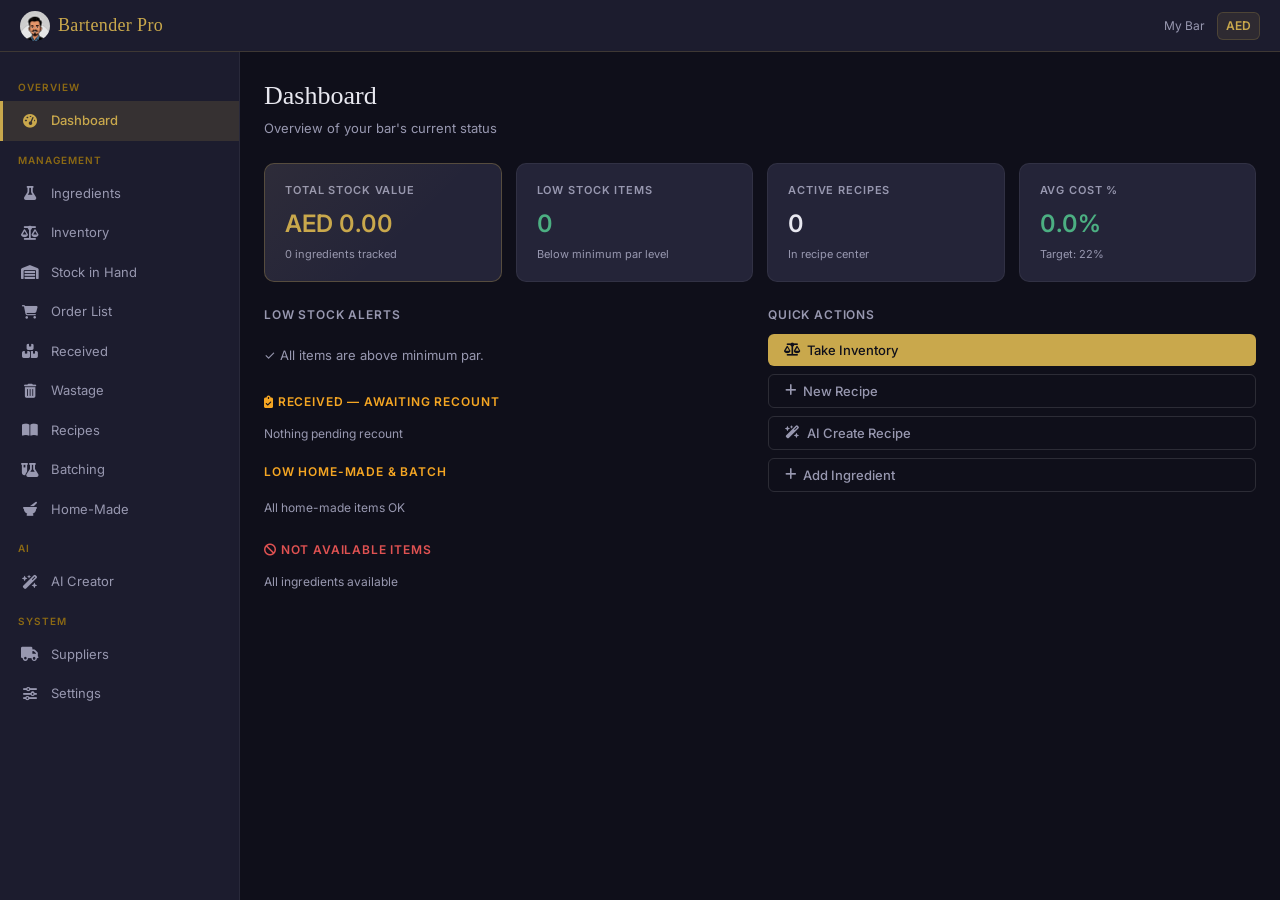
==== index.html @ 004c5c11 "Merge Company Profile and Bar Details settings sections These had a redundant, silently-diverging 'b" ====
<!DOCTYPE html>
<html lang="en">
<head>
  <meta charset="UTF-8">
  <meta name="viewport" content="width=device-width, initial-scale=1.0">
  <title>Bartender Pro</title>
  <link rel="icon" href="favicon.ico" sizes="48x48">
  <link rel="icon" type="image/png" sizes="16x16" href="assets/favicon-16.png">
  <link rel="icon" type="image/png" sizes="32x32" href="assets/favicon-32.png">
  <link rel="icon" type="image/png" sizes="192x192" href="assets/icon-192.png">
  <link rel="apple-touch-icon" href="assets/apple-touch-icon.png">
  <link rel="manifest" href="manifest.json">
  <link rel="stylesheet" href="css/styles.css">
  <!-- Font Awesome & Google Fonts (CDN — same as original) -->
  <link rel="stylesheet" href="https://cdnjs.cloudflare.com/ajax/libs/font-awesome/6.5.0/css/all.min.css">
  <link href="https://fonts.googleapis.com/css2?family=Inter:wght@300;400;500;600;700&display=swap" rel="stylesheet">
</head>
<body>
<!-- ═══════════════════════════════════════════════════════════════
     NOTE: This index.html is the REFERENCE / REVIEW version.
     The production file is BartenderPro.html (single self-contained file).
     The JS here is split across js/01_state.js … js/15_batch.js for readability.
     To run, open BartenderPro.html directly in your browser.
     ═══════════════════════════════════════════════════════════════ -->

</head>
<body>

<!-- HEADER -->
<header id="app-header">
  <div class="header-brand"><img src="assets/header-icon.png" alt=""> Bartender Pro</div>
  <div class="header-right">
    <span id="sync-toast" style="font-size:11px;color:var(--success);transition:opacity 0.5s;opacity:0"></span>
    <button id="sync-now-btn" class="btn btn-ghost" style="padding:4px 10px;font-size:11px;display:none" onclick="syncNow(this)" title="Sync Now"><i class="fa-solid fa-arrows-rotate"></i></button>
    <span id="sync-status" style="font-size:11px;color:var(--smoke)"></span>
    <span class="bar-name-display" id="header-bar-name">My Bar</span>
    <span id="currency-display" style="font-size:12px;color:var(--gold);font-weight:600;padding:4px 8px;background:rgba(201,168,76,0.1);border-radius:var(--radius-sm);border:1px solid rgba(201,168,76,0.2);cursor:pointer" onclick="showScreen('settings',document.querySelector('[onclick*=settings]'))"></span>
  </div>
</header>

<!-- BODY -->
<div id="app-body">

  <!-- SIDEBAR -->
  <nav id="sidebar">
    <div class="nav-section-label">Overview</div>
    <div class="nav-item active" onclick="showScreen('dashboard',this)">
      <i class="fa-solid fa-gauge-high"></i> Dashboard
    </div>
    <div class="nav-section-label">Management</div>
    <div class="nav-item" onclick="showScreen('ingredients',this)">
      <i class="fa-solid fa-flask"></i> Ingredients
    </div>
    <div class="nav-item" onclick="showScreen('inventory',this)">
      <i class="fa-solid fa-scale-balanced"></i> Inventory
      <span class="nav-badge" id="low-badge" style="display:none">0</span>
    </div>
    <div class="nav-item" onclick="showScreen('stockinhand',this)">
      <i class="fa-solid fa-warehouse"></i> Stock in Hand
    </div>
    <div class="nav-item" onclick="showScreen('orders',this)">
      <i class="fa-solid fa-cart-shopping"></i> Order List
      <span class="nav-badge" id="order-badge" style="display:none">0</span>
    </div>
    <div class="nav-item" onclick="showScreen('received',this)">
      <i class="fa-solid fa-boxes-stacked"></i> Received
      <span class="nav-badge" id="recv-badge" style="display:none">0</span>
    </div>
    <div class="nav-item" onclick="showScreen('wastage',this)">
      <i class="fa-solid fa-trash-can"></i> Wastage
    </div>
    <div class="nav-item" onclick="showScreen('recipes',this)">
      <i class="fa-solid fa-book-open"></i> Recipes
    </div>
    <div class="nav-item" onclick="showScreen('batch',this)">
      <i class="fa-solid fa-flask-vial"></i> Batching
    </div>
    <div class="nav-item" onclick="showScreen('homemade',this)">
      <i class="fa-solid fa-mortar-pestle"></i> Home-Made
    </div>
    <div class="nav-section-label">AI</div>
    <div class="nav-item" onclick="showScreen('ai',this)">
      <i class="fa-solid fa-wand-magic-sparkles"></i> AI Creator
    </div>
    <div class="nav-section-label">System</div>
    <div class="nav-item" onclick="showScreen('suppliers',this)">
      <i class="fa-solid fa-truck"></i> Suppliers
    </div>
    <div class="nav-item" onclick="showScreen('settings',this)">
      <i class="fa-solid fa-sliders"></i> Settings
    </div>
  </nav>

  <!-- MAIN -->
  <main id="main">

    <!-- ── DASHBOARD ─────────────────────────────────── -->
    <div id="screen-dashboard" class="screen active">
      <div class="screen-title">Dashboard</div>
      <div class="screen-sub">Overview of your bar's current status</div>
      <div class="kpi-grid" id="kpi-grid"></div>
      <div style="display:grid;grid-template-columns:1fr 1fr;gap:16px;margin-bottom:20px" id="dash-lower-grid">
        <div>
          <div style="font-size:12px;font-weight:600;text-transform:uppercase;letter-spacing:.07em;color:var(--smoke);margin-bottom:10px;">Low Stock Alerts</div>
          <div id="low-stock-list" class="alert-list"></div>
          <div style="font-size:12px;font-weight:600;text-transform:uppercase;letter-spacing:.07em;color:var(--warning);margin-bottom:10px;margin-top:16px">
            <i class="fa-solid fa-clipboard-check"></i> Received — Awaiting Recount
          </div>
          <div id="recount-list" class="alert-list"></div>
          <div style="font-size:12px;font-weight:600;text-transform:uppercase;letter-spacing:.07em;color:var(--warning);margin-bottom:10px;margin-top:16px">Low Home-Made &amp; Batch</div>
          <div id="low-hm-list" class="alert-list"></div>
          <div style="font-size:12px;font-weight:600;text-transform:uppercase;letter-spacing:.07em;color:var(--danger);margin-bottom:10px;margin-top:16px">
            <i class="fa-solid fa-ban"></i> Not Available Items
          </div>
          <div id="unavailable-list" class="alert-list"></div>
        </div>
        <div>
          <div style="font-size:12px;font-weight:600;text-transform:uppercase;letter-spacing:.07em;color:var(--smoke);margin-bottom:10px;">Quick Actions</div>
          <div style="display:flex;flex-direction:column;gap:8px;">
            <button class="btn btn-gold" onclick="showScreen('inventory',document.querySelector('[onclick*=inventory]'))"><i class="fa-solid fa-scale-balanced"></i> Take Inventory</button>
            <button class="btn btn-ghost" onclick="showScreen('recipes',document.querySelector('[onclick*=recipes]'));openRecipeModal()"><i class="fa-solid fa-plus"></i> New Recipe</button>
            <button class="btn btn-ghost" onclick="showScreen('ai',document.querySelector('[onclick*=ai]'))"><i class="fa-solid fa-wand-magic-sparkles"></i> AI Create Recipe</button>
            <button class="btn btn-ghost" onclick="showScreen('ingredients',document.querySelector('[onclick*=ingredients]'));openIngModal()"><i class="fa-solid fa-plus"></i> Add Ingredient</button>
          </div>
        </div>
      </div>
    </div>

    <!-- ── INGREDIENTS ────────────────────────────────── -->
    <div id="screen-ingredients" class="screen">
      <div class="screen-title">Ingredient Master List</div>
      <div class="screen-sub">All ingredients with cost, density and ABV. Changes here update all recipes live.</div>
      <div class="toolbar">
        <div class="search-wrap">
          <i class="fa-solid fa-magnifying-glass"></i>
          <input type="text" placeholder="Search ingredients..." id="ing-search" oninput="renderIngredients()">
        </div>
        <label style="display:flex;align-items:center;gap:6px;font-size:12px;color:var(--smoke);cursor:pointer;white-space:nowrap;background:var(--surface);padding:7px 12px;border-radius:var(--radius-sm);border:1px solid rgba(255,255,255,0.08)">
          <input type="checkbox" id="ing-show-inv-only" onchange="renderIngredients()" style="accent-color:var(--gold);width:14px;height:14px;cursor:pointer">
          Inventory items only
        </label>
        <button class="btn btn-ghost" onclick="document.getElementById('ing-xlsx-upload').click()">
          <i class="fa-solid fa-file-excel"></i> Bulk Update Excel
        </button>
        <input type="file" id="ing-xlsx-upload" accept=".xlsx,.xls" style="display:none" onchange="bulkUpdateFromExcel(this)">
        <button class="btn btn-gold" onclick="openIngModal()"><i class="fa-solid fa-plus"></i> Add Ingredient</button>
      </div>

      <!-- Bulk action bar — shown when rows are selected -->
      <div id="ing-bulk-bar" style="display:none;align-items:center;gap:10px;background:rgba(201,168,76,0.08);border:1px solid rgba(201,168,76,0.2);border-radius:var(--radius-sm);padding:8px 14px;margin-bottom:12px;flex-wrap:wrap">
        <span id="ing-bulk-count" style="font-size:13px;font-weight:600;color:var(--gold)">0 selected</span>
        <button class="btn btn-ghost btn-sm" onclick="bulkToggleInventory(true)"><i class="fa-solid fa-check-circle"></i> Mark as Inventory</button>
        <button class="btn btn-ghost btn-sm" onclick="bulkToggleInventory(false)"><i class="fa-solid fa-circle-xmark"></i> Remove from Inventory</button>
        <button class="btn btn-danger-ghost btn-sm" onclick="bulkDeleteIngredients()"><i class="fa-solid fa-trash"></i> Delete Selected</button>
        <button class="btn btn-ghost btn-sm" onclick="clearIngSelection()"><i class="fa-solid fa-xmark"></i> Clear selection</button>
      </div>

      <div class="filter-chips" style="margin-bottom:14px;" id="ing-chips"></div>
      <div class="table-wrap">
        <table>
          <thead><tr>
            <th style="width:32px"><input type="checkbox" id="ing-select-all" onchange="toggleSelectAllIngs(this.checked)" style="accent-color:var(--gold);width:15px;height:15px;cursor:pointer"></th>
            <th style="width:32px;text-align:center" title="Track in Inventory tab">
              <span style="font-size:10px;color:var(--success);font-weight:600">INV</span>
            </th>
            <th style="width:32px;text-align:center" title="Mark as not available / out of stock">
              <span style="font-size:10px;color:var(--danger);font-weight:600">N/A</span>
            </th>
            <th>Description</th><th>Supplier</th><th>Category</th><th>Unit Size</th>
            <th>ABV %</th><th>Tare (g)</th><th>Cost / Unit</th><th>Cost / ml or g</th><th></th>
          </tr></thead>
          <tbody id="ing-tbody"></tbody>
        </table>
      </div>
    </div>

    <!-- ── INVENTORY ──────────────────────────────────── -->
    <div id="screen-inventory" class="screen">
      <div class="screen-title">Inventory</div>
      <div class="screen-sub">Enter stock weight in grams — ml conversion shows automatically</div>
      <div class="toolbar">
        <div style="display:flex;align-items:center;gap:8px;background:var(--surface);border:1px solid rgba(201,168,76,0.25);border-radius:var(--radius-sm);padding:6px 12px;">
          <i class="fa-solid fa-user" style="color:var(--gold);font-size:13px"></i>
          <input type="text" id="inv-username" placeholder="Your name (e.g. Ahmed)" style="background:none;border:none;color:var(--ice);font-size:13px;outline:none;width:160px;" oninput="saveSettings()">
        </div>
        <div class="filter-chips" id="inv-chips"></div>
        <button class="btn btn-gold" onclick="saveInventory()"><i class="fa-solid fa-floppy-disk"></i> Save Session</button>
      </div>
      <div class="table-wrap">
        <div id="inv-list"></div>
      </div>

      <!-- Home-Made Inventory -->
      <div id="hm-inv-section" style="margin-top:20px">
        <div style="font-size:12px;font-weight:600;text-transform:uppercase;letter-spacing:.07em;color:var(--warning);margin-bottom:12px">
          <i class="fa-solid fa-mortar-pestle"></i> Home-Made &amp; Batch Inventory
        </div>
        <div id="hm-inv-list"></div>
      </div>
    </div>

    <!-- ── STOCK IN HAND ──────────────────────────────── -->
    <div id="screen-stockinhand" class="screen">
      <div class="screen-title">Stock in Hand</div>
      <div class="screen-sub">Current inventory value plus purchases already ordered but not yet received</div>
      <div class="order-summary-bar" id="sih-summary-bar"></div>
      <div class="toolbar">
        <div class="search-wrap">
          <i class="fa-solid fa-magnifying-glass"></i>
          <input type="text" placeholder="Search ingredients..." id="sih-search" oninput="renderStockInHand()">
        </div>
        <div class="filter-chips" id="sih-chips"></div>
      </div>
      <div class="table-wrap">
        <div id="sih-list"></div>
      </div>
    </div>

    <!-- ── ORDER LIST ─────────────────────────────────── -->
    <div id="screen-orders" class="screen">
      <div class="screen-title">Order List</div>
      <div class="screen-sub">Items below minimum par, grouped by supplier. Select items and set an order reason before placing.</div>
      <div class="order-summary-bar" id="order-summary-bar"></div>
      <div class="toolbar">
        <div style="display:flex;align-items:center;gap:8px">
          <label style="font-size:12px;color:var(--smoke)">Order Reason:</label>
          <select id="order-reason" style="background:var(--surface2);border:1px solid rgba(255,255,255,0.1);border-radius:var(--radius-sm);padding:6px 10px;color:var(--ice);font-size:12px;font-family:'Inter',sans-serif;outline:none">
            <option value="routine">Routine Restock</option>
            <option value="fast_moving">Fast Moving Item</option>
            <option value="upcoming_event">Upcoming Event</option>
            <option value="seasonal">Seasonal Demand</option>
            <option value="low_stock">Low Stock Alert</option>
            <option value="new_listing">New Listing</option>
            <option value="other">Other</option>
          </select>
        </div>
        <button class="btn btn-gold" onclick="placeOrder()"><i class="fa-solid fa-paper-plane"></i> Place Order</button>
        <button class="btn btn-ghost" onclick="emailOrderToSuppliers()"><i class="fa-solid fa-envelope"></i> Email Suppliers</button>
        <button class="btn btn-ghost" onclick="exportOrder()"><i class="fa-solid fa-download"></i> Export CSV</button>
        <button class="btn btn-ghost" onclick="renderOrders()"><i class="fa-solid fa-rotate"></i> Refresh</button>
      </div>
      <div id="order-supplier-groups"></div>
    </div>

    <!-- ── RECEIVED ───────────────────────────────────── -->
    <div id="screen-received" class="screen">
      <div class="screen-title">Goods Received</div>
      <div class="screen-sub">Enter quantities received and update delivery status. Follow up on missing or delayed items.</div>
      <div class="order-summary-bar" id="recv-summary-bar"></div>
      <div class="toolbar">
        <div style="display:flex;align-items:center;gap:8px;background:var(--surface);border:1px solid rgba(201,168,76,0.25);border-radius:var(--radius-sm);padding:6px 12px;">
          <i class="fa-solid fa-user" style="color:var(--gold);font-size:13px"></i>
          <input type="text" id="recv-username" placeholder="Received by (e.g. Maria)" style="background:none;border:none;color:var(--ice);font-size:13px;outline:none;width:160px;">
        </div>
        <div style="display:flex;align-items:center;gap:8px;background:var(--surface);border:1px solid rgba(255,255,255,0.1);border-radius:var(--radius-sm);padding:6px 12px;">
          <i class="fa-solid fa-calendar" style="color:var(--smoke);font-size:13px"></i>
          <input type="date" id="recv-date" style="background:none;border:none;color:var(--ice);font-size:13px;outline:none;">
        </div>
        <button class="btn btn-gold" onclick="saveReceived()"><i class="fa-solid fa-floppy-disk"></i> Save</button>
        <button class="btn btn-ghost" onclick="exportReceived()"><i class="fa-solid fa-download"></i> Export</button>
      </div>
      <div class="table-wrap">
        <table>
          <thead><tr>
            <th>Item</th>
            <th>Supplier</th>
            <th>Ordered</th>
            <th>Received</th>
            <th>Difference</th>
            <th>Status</th>
            <th>Notes</th>
          </tr></thead>
          <tbody id="recv-tbody"></tbody>
        </table>
      </div>
    </div>

    <!-- ── WASTAGE ───────────────────────────────────── -->
    <div id="screen-wastage" class="screen">
      <div class="screen-title">Wastage Log</div>
      <div class="screen-sub">Record all spillage, breakage, expired stock, and over-pouring. Every entry deducts from inventory.</div>

      <!-- Quick entry form -->
      <div style="background:var(--surface);border-radius:var(--radius);border:1px solid rgba(255,255,255,0.06);padding:20px;margin-bottom:18px">
        <div style="font-size:12px;font-weight:600;text-transform:uppercase;letter-spacing:.07em;color:var(--gold);margin-bottom:14px">Log New Wastage</div>
        <div class="form-row">
          <div class="input-group">
            <label class="input-label">Ingredient</label>
            <select id="waste-ing" style="width:100%" onchange="updateWasteUnit()">
              <option value="">— Select ingredient —</option>
            </select>
          </div>
          <div class="input-group">
            <label class="input-label">Reason</label>
            <select id="waste-reason" style="width:100%">
              <option value="spillage">Spillage</option>
              <option value="breakage">Breakage / Dropped</option>
              <option value="expired">Expired</option>
              <option value="overpour">Over-pouring</option>
              <option value="trial">Trial / Testing</option>
              <option value="comp">Complimentary</option>
              <option value="other">Other</option>
            </select>
          </div>
        </div>
        <div class="form-row three">
          <div class="input-group">
            <label class="input-label">Quantity</label>
            <input type="number" id="waste-qty" placeholder="e.g. 50" min="0" step="0.1">
          </div>
          <div class="input-group">
            <label class="input-label">Unit</label>
            <select id="waste-unit">
              <option value="ml">ml</option>
              <option value="g">g</option>
              <option value="btl">Full bottle</option>
            </select>
          </div>
          <div class="input-group">
            <label class="input-label">Logged by</label>
            <input type="text" id="waste-user" placeholder="Staff name">
          </div>
        </div>
        <div class="input-group">
          <label class="input-label">Notes (optional)</label>
          <input type="text" id="waste-notes" placeholder="e.g. Bottle fell from shelf">
        </div>
        <div style="display:flex;align-items:center;gap:12px;margin-top:4px">
          <button class="btn btn-gold" onclick="logWastage()"><i class="fa-solid fa-plus"></i> Log Wastage</button>
          <div id="waste-cost-preview" style="font-size:13px;color:var(--smoke)"></div>
        </div>
      </div>

      <!-- Summary bar -->
      <div class="order-summary-bar" id="waste-summary-bar"></div>

      <!-- Log table -->
      <div class="table-wrap">
        <table>
          <thead><tr>
            <th>Date / Time</th><th>Ingredient</th><th>Qty</th>
            <th>Reason</th><th>Cost Lost</th><th>Logged by</th><th>Notes</th><th></th>
          </tr></thead>
          <tbody id="waste-tbody"></tbody>
        </table>
      </div>
    </div>

    <!-- ── BATCHING ──────────────────────────────────── -->
    <div id="screen-batch" class="screen">
      <div class="screen-title">Batch Calculator</div>
      <div class="screen-sub">Select a cocktail and target volume — generates scaled ingredient tables with dilution for spirits-only builds</div>
      <div style="background:var(--surface);border-radius:var(--radius);border:1px solid rgba(201,168,76,0.2);padding:20px;margin-bottom:20px">
        <div style="display:grid;grid-template-columns:2fr 1fr 1fr 1fr;gap:12px;align-items:flex-end">
          <div class="input-group" style="margin-bottom:0">
            <label class="input-label">Select Recipe</label>
            <select id="btab-recipe" style="width:100%" onchange="renderBatchCalc()">
              <option value="">— Choose a recipe —</option>
            </select>
          </div>
          <div class="input-group" style="margin-bottom:0">
            <label class="input-label">Target Quantity</label>
            <input type="number" id="btab-qty" placeholder="e.g. 1000" min="1" style="width:100%" oninput="renderBatchCalc()">
          </div>
          <div class="input-group" style="margin-bottom:0">
            <label class="input-label">Unit</label>
            <select id="btab-unit" style="width:100%" onchange="renderBatchCalc()">
              <option value="ml">ml total</option>
              <option value="litres">Litres total</option>
              <option value="portions">Portions</option>
            </select>
          </div>
          <div class="input-group" style="margin-bottom:0">
            <label class="input-label">Dilution % (spirits only)</label>
            <input type="number" id="btab-dilution" value="20" min="0" max="40" step="1" style="width:100%" oninput="renderBatchCalc()">
          </div>
        </div>
      </div>
      <div id="btab-empty" style="padding:48px;text-align:center;color:var(--smoke);font-size:14px">
        <i class="fa-solid fa-flask-vial" style="font-size:32px;display:block;margin-bottom:12px;color:var(--surface2)"></i>
        Select a recipe and enter a target quantity to generate the batch sheet.
      </div>
      <div id="btab-result" style="display:none">
        <div class="order-summary-bar" id="btab-summary"></div>
        <div style="display:grid;grid-template-columns:1fr 1fr;gap:16px;margin-bottom:16px">
          <div>
            <div style="font-size:11px;font-weight:600;text-transform:uppercase;letter-spacing:.08em;color:var(--gold);margin-bottom:8px"><i class="fa-solid fa-wine-bottle"></i> Alcohol &amp; Syrups</div>
            <div class="table-wrap">
              <table>
                <thead><tr><th>Ingredient</th><th>Category</th><th style="text-align:right">Qty</th><th style="text-align:right">Cost</th></tr></thead>
                <tbody id="btab-alcohol-body"></tbody>
                <tfoot id="btab-alcohol-foot"></tfoot>
              </table>
            </div>
          </div>
          <div>
            <div style="font-size:11px;font-weight:600;text-transform:uppercase;letter-spacing:.08em;color:var(--info);margin-bottom:8px"><i class="fa-solid fa-lemon"></i> Juices, Mixers &amp; Garnish</div>
            <div id="btab-juice-wrap">
              <div class="table-wrap">
                <table>
                  <thead><tr><th>Ingredient</th><th>Category</th><th style="text-align:right">Qty</th><th style="text-align:right">Cost</th></tr></thead>
                  <tbody id="btab-juice-body"></tbody>
                  <tfoot id="btab-juice-foot"></tfoot>
                </table>
              </div>
            </div>
            <div id="btab-juice-empty" style="display:none;font-size:12px;color:var(--smoke);padding:14px;background:var(--surface);border-radius:var(--radius);border:1px solid rgba(255,255,255,0.06)">No juice / mixer ingredients in this recipe.</div>
          </div>
        </div>
        <div id="btab-dilution-row" style="display:none;background:rgba(91,155,213,0.08);border:1px solid rgba(91,155,213,0.25);border-radius:var(--radius);padding:14px 18px;margin-bottom:14px">
          <div style="display:flex;align-items:center;justify-content:space-between;gap:10px;flex-wrap:wrap">
            <div>
              <div style="font-size:13px;font-weight:600;color:var(--info)">💧 Dilution Water (ice melt)</div>
              <div style="font-size:12px;color:var(--smoke);margin-top:2px">Spirits-only build — add water to account for ice melt during stirring/chilling</div>
            </div>
            <div style="font-size:22px;font-weight:700;color:var(--info);font-variant-numeric:tabular-nums" id="btab-dilution-val">—</div>
          </div>
        </div>
        <div style="display:flex;align-items:center;justify-content:space-between;flex-wrap:wrap;gap:12px">
          <div style="font-size:14px;font-weight:600;color:var(--ice)">
            Total batch cost: <span style="color:var(--gold)" id="btab-total-cost">—</span>
            <span style="font-size:12px;color:var(--smoke);margin-left:14px" id="btab-cost-per-serve">—</span>
          </div>
          <div style="display:flex;gap:8px">
            <button class="btn btn-gold" onclick="logBatch()"><i class="fa-solid fa-plus"></i> Log Batch</button>
            <button class="btn btn-ghost" onclick="exportBatchCSV()"><i class="fa-solid fa-download"></i> Export CSV</button>
          </div>
        </div>
      </div>

      <!-- ── BATCH HISTORY ── -->
      <div id="batch-history-section" style="margin-top:28px">
        <div style="font-size:12px;font-weight:600;text-transform:uppercase;letter-spacing:.08em;color:var(--smoke);margin-bottom:12px">
          <i class="fa-solid fa-clock-rotate-left"></i> Batch Log
        </div>
        <div id="batch-history-list"></div>
      </div>
    </div>

    <!-- ── HOME-MADE ──────────────────────────────────── -->
    <div id="screen-homemade" class="screen">
      <div class="screen-title">Home-Made Ingredients</div>
      <div class="screen-sub">House syrups, infused spirits, cordials, shrubs and sub-recipes. Each gets a unique HM-ID and is available in recipes and batch calculator.</div>
      <div class="toolbar">
        <div class="search-wrap">
          <i class="fa-solid fa-magnifying-glass"></i>
          <input type="text" id="hm-search" placeholder="Search home-made items..." oninput="renderHomeMade()">
        </div>
        <button class="btn btn-gold" onclick="openHMModal()"><i class="fa-solid fa-plus"></i> New Item</button>
      </div>
      <div class="filter-chips" style="margin-bottom:14px" id="hm-chips"></div>
      <div class="table-wrap">
        <table>
          <thead><tr>
            <th style="width:36px;text-align:center" title="Track in Inventory tab">
              <span style="font-size:10px;color:var(--success);font-weight:600">INV</span>
            </th>
            <th>HM-ID</th><th>Name</th><th>Type</th><th>Yield</th>
            <th>Ingredients</th><th>Total Cost</th><th>Cost / unit</th><th></th>
          </tr></thead>
          <tbody id="hm-tbody"></tbody>
        </table>
      </div>
    </div>

    <!-- HOME-MADE MODAL -->
    <div class="modal-overlay" id="hm-modal">
      <div class="modal" style="max-width:640px">
        <div class="modal-title" id="hm-modal-title">New Home-Made Item</div>
        <div class="form-row">
          <div class="input-group">
            <label class="input-label">Name</label>
            <input type="text" id="hm-name" placeholder="e.g. Raspberry Shrub, Lemongrass Syrup">
          </div>
          <div class="input-group">
            <label class="input-label">Type</label>
            <select id="hm-type">
              <option value="syrup">Syrup</option>
              <option value="infusion">Infused Spirit</option>
              <option value="cordial">Cordial</option>
              <option value="shrub">Shrub / Vinegar</option>
              <option value="puree">Puree / Coulis</option>
              <option value="bitters">House Bitters</option>
              <option value="mix">Pre-mix / Batch</option>
              <option value="other">Other</option>
            </select>
          </div>
        </div>
        <div class="form-row three">
          <div class="input-group">
            <label class="input-label">Yield Quantity</label>
            <input type="number" id="hm-yield-qty" placeholder="e.g. 1000" min="0" oninput="calcHMCost()">
          </div>
          <div class="input-group">
            <label class="input-label">Yield Unit</label>
            <select id="hm-yield-unit" onchange="calcHMCost()">
              <option value="ml">ml</option>
              <option value="g">g</option>
              <option value="nos">nos (units)</option>
            </select>
          </div>
          <div class="input-group">
            <label class="input-label">Density (g/ml)</label>
            <input type="number" id="hm-density" placeholder="1.0" min="0.5" max="2" step="0.01" value="1.0">
          </div>
        </div>
        <div class="form-row">
          <div class="input-group">
            <label class="input-label">Min Par (reorder alert)</label>
            <input type="number" id="hm-min-par" placeholder="0" min="0" step="1">
          </div>
          <div class="input-group">
            <label class="input-label">Track in Inventory?</label>
            <select id="hm-track-inv">
              <option value="1">Yes — show in inventory</option>
              <option value="0">No</option>
            </select>
          </div>
        </div>
        <div class="form-row">
          <div class="input-group">
            <label class="input-label">Alcoholic?</label>
            <select id="hm-alcoholic">
              <option value="1">Yes — track by bottle (Sealed/Open/Gross Wt)</option>
              <option value="0">No — track by direct volume (In Stock)</option>
            </select>
            <div class="input-hint" style="color:var(--smoke)">Controls how this item's inventory count is entered.</div>
          </div>
        </div>
        <div class="form-row">
          <div class="input-group">
            <label class="input-label" style="display:flex;align-items:center;gap:6px">
              <i class="fa-solid fa-weight-scale" style="color:var(--gold);font-size:11px"></i>
              Empty Bottle / Container Weight (tare)
            </label>
            <input type="number" id="hm-tare" placeholder="e.g. 380" min="0" step="1">
            <div class="input-hint" style="color:var(--smoke)">Weigh the empty bottle in grams.</div>
          </div>
          <div class="input-group">
            <label class="input-label" style="display:flex;align-items:center;gap:6px">
              <i class="fa-solid fa-weight-scale" style="color:var(--gold);font-size:11px"></i>
              Full Bottle Weight
            </label>
            <input type="number" id="hm-full-weight" placeholder="e.g. 1250" min="0" step="1">
            <div class="input-hint" style="color:var(--smoke)">Weigh the sealed/full bottle in grams. When both weights are set, remaining volume is calculated by weight ratio instead of density — more accurate for viscous batches.</div>
          </div>
        </div>
        <div class="input-group">
          <label class="input-label">Method / Notes</label>
          <textarea id="hm-method" rows="2" placeholder="Preparation method, shelf life, storage..."></textarea>
        </div>
        <div style="margin-bottom:10px;font-size:11px;font-weight:600;text-transform:uppercase;letter-spacing:.07em;color:var(--smoke)">Ingredients used to make this batch</div>
        <div id="hm-ing-rows"></div>
        <button class="btn btn-ghost btn-sm" onclick="addHMIngRow()" style="margin-bottom:14px"><i class="fa-solid fa-plus"></i> Add ingredient</button>
        <div style="background:var(--surface2);border-radius:var(--radius-sm);padding:14px">
          <div style="display:flex;justify-content:space-between;margin-bottom:6px">
            <span style="color:var(--smoke);font-size:13px">Total ingredient cost</span>
            <span style="font-weight:600;color:var(--gold)" id="hm-total-cost">—</span>
          </div>
          <div style="display:flex;justify-content:space-between;margin-bottom:6px">
            <span style="color:var(--smoke);font-size:13px">Cost per <span id="hm-unit-label">ml</span></span>
            <span style="font-weight:600;color:var(--ice)" id="hm-unit-cost">—</span>
          </div>
          <div style="font-size:11px;color:var(--smoke)">This cost is used when this item appears in recipes and batch calculations.</div>
        </div>
        <div class="modal-footer">
          <button class="btn btn-ghost" onclick="closeHMModal()">Cancel</button>
          <button class="btn btn-gold" onclick="saveHMItem()"><i class="fa-solid fa-check"></i> Save</button>
        </div>
      </div>
    </div>

    <div id="screen-recipes" class="screen">
      <div id="recipe-list-view">
        <div class="screen-title">Recipe Center</div>
        <div class="screen-sub">All beverages with live cost calculation</div>
        <div class="toolbar">
          <div class="search-wrap">
            <i class="fa-solid fa-magnifying-glass"></i>
            <input type="text" placeholder="Search recipes..." id="rec-search" oninput="renderRecipes()">
          </div>
          <button class="btn btn-ghost" onclick="exportRecipeBooklet()"><i class="fa-solid fa-book"></i> Export Booklet</button>
          <button class="btn btn-gold" onclick="openRecipeModal()"><i class="fa-solid fa-plus"></i> New Recipe</button>
        </div>
        <div class="filter-chips" style="margin-bottom:16px;" id="rec-chips"></div>
        <div class="recipe-grid" id="recipe-grid"></div>
      </div>
      <div id="recipe-detail-view" class="recipe-detail">
        <div class="detail-header">
          <button class="back-btn" onclick="closeRecipeDetail()"><i class="fa-solid fa-arrow-left"></i></button>
          <div>
            <div style="font-family:'Playfair Display',serif;font-size:22px;color:var(--ice)" id="detail-name"></div>
            <div id="detail-type-badge"></div>
          </div>
          <div style="margin-left:auto;display:flex;gap:8px;">
            <button class="btn btn-ghost btn-sm" onclick="editCurrentRecipe()"><i class="fa-solid fa-pen"></i> Edit</button>
            <button class="btn btn-danger-ghost btn-sm" onclick="deleteCurrentRecipe()"><i class="fa-solid fa-trash"></i></button>
          </div>
        </div>
        <div style="display:grid;grid-template-columns:repeat(auto-fit,minmax(150px,1fr));gap:12px;margin-bottom:20px" id="detail-kpis"></div>
        <div style="margin-bottom:14px">
          <div style="font-size:11px;font-weight:600;text-transform:uppercase;letter-spacing:.07em;color:var(--smoke);margin-bottom:8px;">Ingredients</div>
          <div class="ing-table-wrap">
            <table><thead><tr><th>Ingredient</th><th>Qty</th><th>Unit</th><th>Cost</th></tr></thead>
            <tbody id="detail-ings"></tbody></table>
          </div>
        </div>
        <div style="display:grid;grid-template-columns:1fr 1fr 1fr;gap:12px;" id="detail-method-grid"></div>

      </div>
    </div>

    <!-- ── AI CREATOR ─────────────────────────────────── -->
    <div id="screen-ai" class="screen">
      <div class="screen-title">AI Recipe Creator</div>
      <div class="screen-sub">Powered by Claude — describe what you want or generate from current inventory</div>
      <div style="display:grid;grid-template-columns:1fr 1fr;gap:16px;margin-bottom:16px;">
        <div class="ai-panel">
          <div class="ai-panel-title"><i class="fa-solid fa-wand-magic-sparkles"></i> Generate from prompt</div>
          <select style="margin-bottom:10px;" id="ai-type-select">
            <option value="signature">Signature Cocktail</option>
            <option value="classic">Classic Cocktail</option>
            <option value="mocktail">Mocktail</option>
            <option value="coffee">Coffee &amp; Tea</option>
            <option value="beer">Beer &amp; Wine serve</option>
            <option value="any">Any type</option>
          </select>
          <textarea class="ai-prompt" id="ai-prompt" placeholder="e.g. 'A tropical cocktail with rum and coconut for a beach vibe' or 'A warming coffee drink with cardamom and honey'"></textarea>
          <button class="btn btn-gold" onclick="generateRecipe(false)" style="width:100%"><i class="fa-solid fa-wand-magic-sparkles"></i> Generate Recipe</button>
        </div>
        <div class="ai-panel">
          <div class="ai-panel-title"><i class="fa-solid fa-scale-balanced"></i> Generate from inventory</div>
          <p style="font-size:13px;color:var(--smoke);margin-bottom:14px;line-height:1.6">Claude will look at your current stock and suggest recipes you can make right now — prioritising items near minimum par.</p>
          <button class="btn btn-ghost" onclick="generateRecipe(true)" style="width:100%;margin-bottom:10px"><i class="fa-solid fa-scale-balanced"></i> Use My Inventory</button>
          <p style="font-size:12px;color:var(--smoke)">Substitute an ingredient:</p>
          <input type="text" id="sub-ingredient" placeholder="e.g. Aperol (out of stock)" style="margin-top:6px;margin-bottom:8px">
          <button class="btn btn-ghost" onclick="substituteIngredient()" style="width:100%;font-size:12px"><i class="fa-solid fa-shuffle"></i> Find Substitutes</button>
        </div>
      </div>
      <div id="ai-loading" class="ai-loading"><i class="fa-solid fa-circle-notch spin"></i> Claude is creating your recipe…</div>
      <div id="ai-result" class="ai-result"></div>
      <div id="ai-save-btn" style="display:none;margin-top:10px;">
        <button class="btn btn-gold" onclick="saveAiRecipe()"><i class="fa-solid fa-bookmark"></i> Save to Recipe Center</button>
        <button class="btn btn-ghost" onclick="generateRecipe(lastFromInventory)" style="margin-left:8px"><i class="fa-solid fa-rotate"></i> Regenerate</button>
      </div>
    </div>

    <!-- ── SUPPLIERS ──────────────────────────────────── -->
    <div id="screen-suppliers" class="screen">
      <div class="screen-title">Suppliers &amp; Contacts</div>
      <div class="screen-sub">Manage supplier details, banking &amp; payment terms</div>
      <div style="display:flex;gap:10px;flex-wrap:wrap;margin-bottom:20px">
        <button class="btn btn-gold btn-sm" onclick="showSupplierModal(null)">
          <i class="fa-solid fa-plus"></i> New Supplier
        </button>
        <button class="btn btn-ghost btn-sm" onclick="importSuppliersFromMaster()">
          <i class="fa-solid fa-file-import"></i> Import from Master List
        </button>
      </div>
      <div id="suppliers-screen-list"></div>
    </div>

    <!-- ── SETTINGS ───────────────────────────────────── -->
    <div id="screen-settings" class="screen">
      <div class="screen-title">Settings</div>
      <div class="screen-sub">Configure your bar, team and integrations</div>

      <!-- Company Profile -->
      <div class="settings-section">
        <div class="settings-section-title"><i class="fa-solid fa-building" style="margin-right:6px"></i>Company Profile</div>
        <div style="display:flex;gap:20px;align-items:flex-start;flex-wrap:wrap;margin-bottom:16px">
          <div style="text-align:center">
            <div id="company-logo-preview" style="width:80px;height:80px;border-radius:var(--radius-sm);background:var(--surface2);border:2px dashed rgba(255,255,255,0.15);display:flex;align-items:center;justify-content:center;cursor:pointer;overflow:hidden" onclick="document.getElementById('company-logo-upload').click()">
              <span style="font-size:10px;color:var(--smoke);text-align:center" id="logo-placeholder"><i class="fa-solid fa-image" style="font-size:24px;display:block;margin-bottom:4px"></i>Upload Logo</span>
            </div>
            <input type="file" id="company-logo-upload" accept="image/*" style="display:none" onchange="uploadCompanyLogo(this)">
            <div style="font-size:10px;color:var(--smoke);margin-top:4px">Click to upload</div>
          </div>
          <div style="flex:1;min-width:200px">
            <div class="form-row">
              <div class="input-group">
                <label class="input-label">Company / Bar Name</label>
                <input type="text" id="co-name" placeholder="e.g. Zuma Dubai" oninput="saveCompanyProfile()">
              </div>
              <div class="input-group">
                <label class="input-label">Email</label>
                <input type="email" id="co-email" placeholder="bar@example.com" oninput="saveCompanyProfile()">
              </div>
            </div>
            <div class="form-row">
              <div class="input-group">
                <label class="input-label">Phone</label>
                <input type="tel" id="co-phone" placeholder="+971 4 ..." oninput="saveCompanyProfile()">
              </div>
              <div class="input-group">
                <label class="input-label">City</label>
                <input type="text" id="co-city" placeholder="Dubai" oninput="saveCompanyProfile()">
              </div>
            </div>
            <div class="form-row">
              <div class="input-group">
                <label class="input-label">Address</label>
                <input type="text" id="co-address" placeholder="Street address" oninput="saveCompanyProfile()">
              </div>
              <div class="input-group">
                <label class="input-label">Country</label>
                <input type="text" id="co-country" placeholder="UAE" oninput="saveCompanyProfile()">
              </div>
            </div>
            <div class="form-row">
              <div class="input-group">
                <label class="input-label">Default Currency</label>
                <select id="setting-currency" onchange="setCurrencyFromSettings(this.value)">
                  <option value="AED">AED — UAE Dirham</option>
                  <option value="USD">USD — US Dollar</option>
                  <option value="EUR">EUR — Euro</option>
                  <option value="GBP">GBP — British Pound</option>
                  <option value="SAR">SAR — Saudi Riyal</option>
                  <option value="QAR">QAR — Qatari Riyal</option>
                  <option value="INR">INR — Indian Rupee</option>
                  <option value="JPY">JPY — Japanese Yen</option>
                  <option value="CAD">CAD — Canadian Dollar</option>
                  <option value="AUD">AUD — Australian Dollar</option>
                </select>
              </div>
              <div class="input-group">
                <label class="input-label">Target Cost % (for indicators)</label>
                <input type="number" id="setting-target-cost" value="22" min="5" max="50" oninput="saveSettings()">
              </div>
            </div>
          </div>
        </div>
      </div>

      <!-- Team / Users -->
      <div class="settings-section">
        <div class="settings-section-title"><i class="fa-solid fa-users" style="margin-right:6px"></i>Team Members</div>
        <div id="users-list" style="margin-bottom:12px"></div>
        <button class="btn btn-ghost btn-sm" onclick="addUser()"><i class="fa-solid fa-plus"></i> Add Team Member</button>
      </div>

      <!-- Cloud Sync -->
      <div class="settings-section">
        <div class="settings-section-title"><i class="fa-solid fa-cloud" style="margin-right:6px"></i>Cloud Sync — Multi-Device</div>
        <div class="sync-banner"><i class="fa-solid fa-circle-info"></i> Free cloud sync via JSONBin.io — works across Mac, iPad, iPhone. Auto-updates every 30 seconds on all devices.</div>
        <p style="font-size:13px;color:var(--smoke);margin-bottom:14px;line-height:1.7">
          <strong style="color:var(--ice)">One-time setup (2 min):</strong><br>
          1. Go to <a href="https://jsonbin.io" target="_blank" style="color:var(--gold)">jsonbin.io</a> → Create free account → <strong>+ Create Bin</strong> → paste <code style="background:var(--surface2);padding:2px 6px;border-radius:4px">{}</code> → Save<br>
          2. Copy the <strong>Bin ID</strong> from the URL bar (the long string after <code style="background:var(--surface2);padding:2px 4px;border-radius:3px">/b/</code>)<br>
          3. Go to Account → <strong>API Keys</strong> → copy your <strong>Master Key</strong><br>
          4. Paste both below on <strong style="color:var(--gold)">every device</strong> using the same Bin ID + Key<br>
          <span style="color:var(--success)">✓ After setup:</span> Place an order on iPad → MacBook sees it within 30 seconds automatically.
        </p>
        <div class="form-row">
          <div class="input-group">
            <label class="input-label">JSONBin Bin ID</label>
            <input type="text" id="setting-binid" placeholder="e.g. 64a3b2c1d0e9f8a7..." oninput="state.jsonbinId=this.value.replace(/\s/g,'');save();updateSyncButtonVisibility();if(state.jsonbinId&&state.jsonbinKey){cloudPull().then(()=>startPolling());}">
          </div>
          <div class="input-group">
            <label class="input-label">Master Key (keep secret)</label>
            <input type="password" id="setting-binkey" placeholder="$2a$10$..." oninput="state.jsonbinKey=this.value.replace(/\s/g,'');save();updateSyncButtonVisibility();if(state.jsonbinId&&state.jsonbinKey){cloudPull().then(()=>startPolling());}">
          </div>
        </div>
        <div style="display:flex;gap:10px;flex-wrap:wrap;margin-top:8px;align-items:center">
          <button class="btn btn-gold" id="sync-now-btn-settings" onclick="syncNow(this)"><i class="fa-solid fa-arrows-rotate"></i> Sync Now</button>
          <button class="btn btn-ghost" onclick="cloudPull()"><i class="fa-solid fa-cloud-arrow-down"></i> Pull from cloud</button>
          <button class="btn btn-ghost" onclick="cloudPush().then(()=>toast('✓ Pushed to cloud'))"><i class="fa-solid fa-cloud-arrow-up"></i> Push to cloud</button>
          <span id="sync-status-settings" style="font-size:12px;color:var(--smoke)">—</span>
        </div>
        <div style="font-size:11px;color:var(--smoke);margin-top:10px;display:flex;align-items:center;gap:8px">
          <span id="poll-indicator" style="color:var(--success);font-size:14px">●</span>
          <span>Auto-polling every 30s — all devices update automatically</span>
        </div>
      </div>

      <!-- Claude AI API Key -->
      <div class="settings-section">
        <div class="settings-section-title">Claude AI — API Key</div>
        <div class="input-group">
          <label class="input-label">Anthropic API Key</label>
          <input type="password" id="setting-api-key" placeholder="sk-ant-..." oninput="saveSettings()">
          <div class="input-hint" style="color:var(--smoke);margin-top:4px;">Your key is stored locally on this device only. Never shared.</div>
        </div>
      </div>

      <!-- Density Presets -->
      <div class="settings-section">
        <div class="settings-section-title">Density Presets (g/ml) — ABV auto-calculates for spirits</div>
        <div id="density-presets-list"></div>
      </div>

      <!-- House Pour Substitution -->
      <div class="settings-section">
        <div class="settings-section-title"><i class="fa-solid fa-shuffle" style="margin-right:6px"></i>House Pour Substitution</div>
        <p style="font-size:13px;color:var(--smoke);margin-bottom:14px;line-height:1.6">
          Replace one ingredient with another across <strong style="color:var(--ice)">all recipes</strong> automatically.
          Use when a house pour changes, a product is delisted, or you switch suppliers.
        </p>
        <div class="form-row" style="margin-bottom:12px">
          <div class="input-group">
            <label class="input-label"><i class="fa-solid fa-circle-xmark" style="color:var(--danger);margin-right:4px"></i>Replace (outgoing)</label>
            <select id="pour-from" style="width:100%">
              <option value="">— Select ingredient to replace —</option>
            </select>
          </div>
          <div class="input-group">
            <label class="input-label"><i class="fa-solid fa-circle-check" style="color:var(--success);margin-right:4px"></i>Replace with (incoming)</label>
            <select id="pour-to" style="width:100%">
              <option value="">— Select replacement ingredient —</option>
            </select>
          </div>
        </div>
        <div id="pour-preview" style="font-size:13px;color:var(--smoke);margin-bottom:12px;min-height:20px"></div>
        <button class="btn btn-gold" onclick="applyHousePour()">
          <i class="fa-solid fa-shuffle"></i> Apply substitution to all recipes
        </button>
        <div style="margin-top:16px;font-size:12px;color:var(--smoke)">
          <strong style="color:var(--ice)">Recent substitutions:</strong>
          <div id="pour-history" style="margin-top:6px"></div>
        </div>
      </div>

      <!-- Data -->
      <div class="settings-section">
        <div class="settings-section-title">Data</div>
        <div style="display:flex;gap:10px;flex-wrap:wrap;">
          <button class="btn btn-ghost" onclick="exportData()"><i class="fa-solid fa-download"></i> Export JSON backup</button>
          <button class="btn btn-ghost" onclick="document.getElementById('import-file').click()"><i class="fa-solid fa-upload"></i> Import backup</button>
          <input type="file" id="import-file" accept=".json" style="display:none" onchange="importData(this)">
          <button class="btn btn-danger-ghost" onclick="if(confirm('Reset ALL data?'))resetData()"><i class="fa-solid fa-trash"></i> Reset all data</button>
        </div>
      </div>

    </div>

  </main>
</div>

<!-- MOBILE NAV -->
<nav id="mobile-nav">
  <div class="mobile-nav-items">
    <button class="mobile-nav-item active" onclick="showScreen('dashboard',this)"><i class="fa-solid fa-gauge-high"></i>Home</button>
    <button class="mobile-nav-item" onclick="showScreen('ingredients',this)"><i class="fa-solid fa-flask"></i>Ingredients</button>
    <button class="mobile-nav-item" onclick="showScreen('inventory',this)"><i class="fa-solid fa-scale-balanced"></i>Inventory</button>
    <button class="mobile-nav-item" onclick="showScreen('stockinhand',this)"><i class="fa-solid fa-warehouse"></i>Stock in Hand</button>
    <button class="mobile-nav-item" onclick="showScreen('orders',this)"><i class="fa-solid fa-cart-shopping"></i>Orders</button>
    <button class="mobile-nav-item" onclick="showScreen('received',this)"><i class="fa-solid fa-boxes-stacked"></i>Received</button>
    <button class="mobile-nav-item" onclick="showScreen('wastage',this)"><i class="fa-solid fa-trash-can"></i>Wastage</button>
    <button class="mobile-nav-item" onclick="showScreen('recipes',this)"><i class="fa-solid fa-book-open"></i>Recipes</button>
    <button class="mobile-nav-item" onclick="showScreen('batch',this)"><i class="fa-solid fa-flask-vial"></i>Batch</button>
    <button class="mobile-nav-item" onclick="showScreen('homemade',this)"><i class="fa-solid fa-mortar-pestle"></i>Home-Made</button>
    <button class="mobile-nav-item" onclick="showScreen('ai',this)"><i class="fa-solid fa-wand-magic-sparkles"></i>AI</button>
    <button class="mobile-nav-item" onclick="showScreen('suppliers',this)"><i class="fa-solid fa-truck"></i>Suppliers</button>
    <button class="mobile-nav-item" onclick="showScreen('settings',this)"><i class="fa-solid fa-sliders"></i>Settings</button>
  </div>
</nav>

<!-- INGREDIENT MODAL -->
<div class="modal-overlay" id="ing-modal">
  <div class="modal">
    <div class="modal-title" id="ing-modal-title">Add Ingredient</div>
    <div class="form-row">
      <div class="input-group">
        <label class="input-label">Supplier Code</label>
        <input type="text" id="ing-tahweel" placeholder="e.g. BI101350">
      </div>
      <div class="input-group">
        <label class="input-label">Supplier</label>
        <div style="display:flex;gap:6px;align-items:center">
          <select id="ing-supplier" style="flex:1;background:var(--surface2);border:1px solid rgba(255,255,255,0.1);border-radius:var(--radius-sm);padding:8px 10px;color:var(--ice);font-size:13px">
            <option value="">— Select supplier —</option>
          </select>
          <button type="button" class="btn btn-ghost btn-sm btn-icon" title="Add new supplier" onclick="openAddSupplierFromIngredient()" style="flex-shrink:0;padding:8px 10px">
            <i class="fa-solid fa-plus"></i>
          </button>
        </div>
        <div id="no-supplier-warning" style="display:none;font-size:11px;color:var(--warning);margin-top:4px">
          <i class="fa-solid fa-triangle-exclamation" style="margin-right:3px"></i>
          No suppliers found. <button type="button" onclick="openAddSupplierFromIngredient()" style="background:none;border:none;color:var(--gold);cursor:pointer;font-size:11px;text-decoration:underline;padding:0">Create a supplier first</button>
        </div>
      </div>
    </div>
    <div class="input-group">
      <label class="input-label">Description</label>
      <input type="text" id="ing-desc" placeholder="Full product name and size">
    </div>
    <div class="form-row three">
      <div class="input-group">
        <label class="input-label">Category</label>
        <select id="ing-cat" onchange="updateUnitSizeLabel()">
          <optgroup label="── Alcohol ──">
            <option value="spirits">Spirits</option>
            <option value="liqueur">Liqueur</option>
            <option value="amaro">Amaro</option>
            <option value="bitters">Bitters</option>
          </optgroup>
          <optgroup label="── Wine ──">
            <option value="wine_red">Red Wine</option>
            <option value="wine_white">White Wine</option>
            <option value="wine_rose">Rosé Wine</option>
            <option value="wine_sweet">Sweet Wine</option>
            <option value="sparkling">Sparkling</option>
            <option value="fortified_wine">Fortified Wine (Port/Sherry)</option>
            <option value="aromatised_wine">Aromatised Wine (Vermouth)</option>
            <option value="beer">Beer</option>
          </optgroup>
          <optgroup label="── Non-Alcohol ──">
            <option value="juice_fresh">Fresh Juice</option>
            <option value="juice_canned">Canned / Long-Life Juice</option>
            <option value="soft_drink">Soft Drink</option>
            <option value="water">Water</option>
          </optgroup>
          <optgroup label="── Produce ──">
            <option value="fruit">Fruit</option>
            <option value="citrus">Citrus</option>
            <option value="berry">Berry</option>
            <option value="vegetable">Vegetable</option>
            <option value="herb">Herb</option>
            <option value="spice">Spice</option>
            <option value="dry_fruit">Dry Fruit</option>
            <option value="nut">Nut</option>
            <option value="seed">Seed</option>
          </optgroup>
          <optgroup label="── Pantry ──">
            <option value="syrup">Syrup</option>
            <option value="puree">Puree / Frozen</option>
            <option value="milk">Milk / Cream</option>
            <option value="coffee">Coffee &amp; Tea</option>
            <option value="other">Other</option>
          </optgroup>
        </select>
      </div>
      <div class="input-group">
        <label class="input-label" id="unit-size-label">Unit Size (ml for liquids / g for food)</label>
        <input type="number" id="ing-unit-size" placeholder="e.g. 700" min="0" oninput="updateUnitSizeLabel()">
      </div>
      <div class="input-group">
        <label class="input-label">Unit Cost</label>
        <input type="number" id="ing-cost" placeholder="e.g. 106.00" min="0" step="0.01">
      </div>
    </div>
    <div class="form-row three">
      <div class="input-group">
        <label class="input-label">ABV %</label>
        <input type="number" id="ing-abv" placeholder="0 if none" min="0" max="100" step="0.1" oninput="calcDensityFromABV()">
      </div>
      <div class="input-group">
        <label class="input-label">Density (g/ml)</label>
        <input type="number" id="ing-density" placeholder="auto from ABV" min="0.5" max="2" step="0.001">
        <div class="input-hint" id="density-hint"></div>
      </div>
      <div class="input-group">
        <label class="input-label">Brix ° (syrups)</label>
        <input type="number" id="ing-brix" placeholder="optional" min="0" max="100" oninput="calcDensityFromBrix()">
        <div class="input-hint" id="brix-hint"></div>
      </div>
    </div>
    <div class="form-row">
      <div class="input-group">
        <label class="input-label" style="display:flex;align-items:center;gap:6px">
          <i class="fa-solid fa-weight-scale" style="color:var(--gold);font-size:11px"></i>
          Empty Bottle Weight (tare)
        </label>
        <input type="number" id="ing-tare" placeholder="e.g. 380" min="0" step="1">
        <div class="input-hint" style="color:var(--smoke)">Weigh the empty bottle in grams.</div>
      </div>
      <div class="input-group">
        <label class="input-label" style="display:flex;align-items:center;gap:6px">
          <i class="fa-solid fa-weight-scale" style="color:var(--gold);font-size:11px"></i>
          Full Bottle Weight
        </label>
        <input type="number" id="ing-full-weight" placeholder="e.g. 1250" min="0" step="1">
        <div class="input-hint" style="color:var(--smoke)">Weigh the sealed/full bottle in grams. When both weights are set, remaining volume is calculated by weight ratio instead of density — more accurate for viscous liquids.</div>
      </div>
    </div>
    <div class="form-row">
      <div class="input-group">
        <label class="input-label">Max Par (units)</label>
        <input type="number" id="ing-max-par" placeholder="e.g. 6" min="0">
      </div>
      <div class="input-group">
        <label class="input-label">Min Par (units)</label>
        <input type="number" id="ing-min-par" placeholder="e.g. 2" min="0">
      </div>
    </div>
    <div class="modal-footer">
      <button class="btn btn-ghost" onclick="closeIngModal()">Cancel</button>
      <button class="btn btn-gold" onclick="saveIngredient()"><i class="fa-solid fa-check"></i> Save</button>
    </div>
  </div>
</div>

<!-- RECIPE MODAL -->
<div class="modal-overlay" id="rec-modal">
  <div class="modal" style="max-width:620px">
    <div class="modal-title" id="rec-modal-title">New Recipe</div>
    <div class="form-row">
      <div class="input-group">
        <label class="input-label">Recipe Name</label>
        <input type="text" id="rec-name" placeholder="e.g. Classic Mojito">
      </div>
      <div class="input-group">
        <label class="input-label">Type</label>
        <select id="rec-type">
          <option value="signature">Signature Cocktail</option>
          <option value="classic">Classic Cocktail</option>
          <option value="mocktail">Mocktail</option>
          <option value="coffee">Coffee &amp; Tea</option>
          <option value="beer">Beer &amp; Wine</option>
        </select>
      </div>
    </div>
    <div class="form-row">
      <div class="input-group">
        <label class="input-label">Selling Price <span style="color:var(--gold);font-size:10px">(incl. all taxes)</span></label>
        <input type="number" id="rec-price" placeholder="e.g. 69" min="0" step="0.5" oninput="updateRecipeCostPreview()">
      </div>
      <div class="input-group">
        <label class="input-label">Glass</label>
        <input type="text" id="rec-glass" placeholder="e.g. Highball">
      </div>
    </div>
    <!-- Tax fields -->
    <div class="form-row three" style="background:var(--surface2);border-radius:var(--radius-sm);padding:12px;margin-bottom:14px;gap:10px">
      <div class="input-group" style="margin-bottom:0">
        <label class="input-label" style="color:var(--gold)">VAT %</label>
        <input type="number" id="rec-vat" placeholder="e.g. 5" min="0" max="100" step="0.1" value="" oninput="updateRecipeCostPreview()">
      </div>
      <div class="input-group" style="margin-bottom:0">
        <label class="input-label" style="color:var(--gold)">Other Tax %</label>
        <input type="number" id="rec-othertax" placeholder="e.g. 0" min="0" max="100" step="0.1" value="" oninput="updateRecipeCostPreview()">
      </div>
      <div class="input-group" style="margin-bottom:0">
        <label class="input-label" style="color:var(--gold)">Service Charge %</label>
        <input type="number" id="rec-service" placeholder="e.g. 10" min="0" max="100" step="0.1" value="" oninput="updateRecipeCostPreview()">
      </div>
    </div>
    <div class="form-row">
      <div class="input-group">
        <label class="input-label">Garnish</label>
        <input type="text" id="rec-garnish" placeholder="e.g. Mint sprig + lime wedge">
      </div>
      <div class="input-group">
        <label class="input-label">Ice</label>
        <select id="rec-ice">
          <option value="">— Select —</option>
          <option value="Neat">Neat</option>
          <option value="Crushed Ice">Crushed Ice</option>
          <option value="Ice Cubes">Ice Cubes</option>
          <option value="Ice Block">Ice Block</option>
          <option value="Ice Ball">Ice Ball</option>
        </select>
      </div>
    </div>
    <div class="input-group">
      <label class="input-label">Method</label>
      <textarea id="rec-method" rows="2" placeholder="Step by step preparation instructions"></textarea>
    </div>
    <div style="margin-bottom:10px;font-size:11px;font-weight:600;text-transform:uppercase;letter-spacing:.07em;color:var(--smoke)">Ingredients</div>
    <div id="rec-ing-rows"></div>
    <button class="btn btn-ghost btn-sm" onclick="addIngRow()" style="margin-bottom:14px"><i class="fa-solid fa-plus"></i> Add ingredient line</button>
    <!-- Live cost + tax breakdown -->
    <div style="background:var(--surface2);border-radius:var(--radius-sm);padding:14px;font-size:13px;" id="rec-cost-preview">
      <div style="display:flex;justify-content:space-between;margin-bottom:8px;padding-bottom:8px;border-bottom:1px solid rgba(255,255,255,0.06)">
        <span style="color:var(--smoke)">Recipe cost</span>
        <span style="color:var(--gold);font-weight:600" id="rec-cost-val">—</span>
      </div>
      <div id="rec-tax-lines"></div>
      <div style="display:flex;justify-content:space-between;margin-top:8px;padding-top:8px;border-top:1px solid rgba(255,255,255,0.06)">
        <span style="color:var(--smoke)">Net price (ex-tax)</span>
        <span style="font-weight:600;color:var(--ice)" id="rec-pretax-val">—</span>
      </div>
      <div style="display:flex;justify-content:space-between;margin-top:4px">
        <span style="color:var(--gold);font-weight:600">Selling price (incl. tax)</span>
        <span style="font-weight:700;font-size:15px;color:var(--gold)" id="rec-total-val">—</span>
      </div>
      <div style="display:flex;justify-content:space-between;margin-top:8px;padding-top:8px;border-top:1px solid rgba(255,255,255,0.06)">
        <span style="color:var(--smoke)">Cost %</span>
        <span style="font-weight:600" id="rec-pct-val">—</span>
      </div>
      <div style="display:flex;justify-content:space-between;margin-top:4px">
        <span style="color:var(--smoke)">Gross Profit (on net price)</span>
        <span style="font-weight:600;color:var(--success)" id="rec-gp-val">—</span>
      </div>
    </div>
    <div class="modal-footer">
      <button class="btn btn-ghost" onclick="closeRecipeModal()">Cancel</button>
      <button class="btn btn-gold" onclick="saveRecipe()"><i class="fa-solid fa-check"></i> Save Recipe</button>
    </div>
  </div>
</div>

<!-- TOAST -->
<div id="toast"></div>


  <!-- JS modules (split for VS Code review — load order matters) -->
  <script src="js/01_state.js"></script>
  <script src="js/02_persistence.js"></script>
  <script src="js/03_utils.js"></script>
  <script src="js/04_navigation.js"></script>
  <script src="js/05_dashboard.js"></script>
  <script src="js/06_ingredients.js"></script>
  <script src="js/07_orders.js"></script>
  <script src="js/08_received.js"></script>
  <script src="js/09_ai_creator.js"></script>
  <script src="js/10_settings.js"></script>
  <script src="js/11_sample_data.js"></script>
  <script src="js/12_init.js"></script>
  <script src="js/13_wastage.js"></script>
  <script src="js/14_homemade.js"></script>
  <script src="js/15_batch.js"></script>
  <script src="js/16_stock_in_hand.js"></script>
</body>
</html>
---- css/styles.css ----
/* BartenderPro — All styles */
/* Extracted from bar_app.html <style> block */


:root {
  --obsidian: #0F0F1A;
  --slate: #1C1C2E;
  --surface: #242438;
  --surface2: #2E2E48;
  --gold: #C9A84C;
  --gold-dim: #8B6914;
  --gold-glow: rgba(201,168,76,0.15);
  --smoke: #9898B0;
  --ice: #E8E8F0;
  --ice-dim: #B0B0C8;
  --success: #4CAF82;
  --warning: #F5A623;
  --danger: #E05252;
  --info: #5B9BD5;
  --sidebar-w: 220px;
  --radius: 10px;
  --radius-sm: 6px;
}
* { box-sizing: border-box; margin: 0; padding: 0; }
html, body { height: 100%; overflow: hidden; }
body {
  font-family: 'Inter', sans-serif;
  background: var(--obsidian);
  color: var(--ice);
  font-size: 14px;
  line-height: 1.5;
  display: flex;
  flex-direction: column;
}

/* ── HEADER ─────────────────────────────────────────────── */
#app-header {
  display: flex; align-items: center; justify-content: space-between;
  padding: 0 20px; height: 52px; flex-shrink: 0;
  background: var(--slate);
  border-bottom: 1px solid rgba(201,168,76,0.2);
  z-index: 100;
}
.header-brand {
  font-family: 'Playfair Display', serif;
  font-size: 18px; color: var(--gold); letter-spacing: 0.02em;
  display: flex; align-items: center; gap: 8px;
}
.header-brand img { height: 30px; width: 30px; border-radius: 50%; object-fit: cover; }
.header-right { display: flex; align-items: center; gap: 12px; }
.currency-select {
  background: var(--surface); color: var(--ice); border: 1px solid var(--surface2);
  border-radius: var(--radius-sm); padding: 5px 10px; font-size: 13px;
  font-family: 'Inter', sans-serif; cursor: pointer; outline: none;
}
.currency-select:focus { border-color: var(--gold); }
.bar-name-display { font-size: 12px; color: var(--smoke); }

/* ── LAYOUT ──────────────────────────────────────────────── */
#app-body { display: flex; flex: 1; overflow: hidden; }

/* ── SIDEBAR ─────────────────────────────────────────────── */
#sidebar {
  width: var(--sidebar-w); flex-shrink: 0;
  background: var(--slate);
  border-right: 1px solid rgba(255,255,255,0.06);
  display: flex; flex-direction: column;
  padding: 16px 0; overflow-y: auto;
}
.nav-section-label {
  font-size: 10px; font-weight: 600; letter-spacing: 0.1em;
  text-transform: uppercase; color: var(--gold-dim);
  padding: 12px 18px 6px;
}
.nav-item {
  display: flex; align-items: center; gap: 12px;
  padding: 10px 18px; cursor: pointer;
  color: var(--smoke); font-size: 13px; font-weight: 400;
  border-left: 3px solid transparent;
  transition: all 0.15s; user-select: none;
}
.nav-item:hover { color: var(--ice); background: rgba(255,255,255,0.04); }
.nav-item.active {
  color: var(--gold); background: var(--gold-glow);
  border-left-color: var(--gold); font-weight: 500;
}
.nav-item i { width: 18px; text-align: center; font-size: 14px; }
.nav-badge {
  margin-left: auto; background: var(--danger);
  color: #fff; font-size: 10px; font-weight: 600;
  padding: 2px 6px; border-radius: 20px; min-width: 18px; text-align: center;
}

/* ── MAIN ────────────────────────────────────────────────── */
#main {
  flex: 1; overflow-y: auto; padding: 24px;
  background: var(--obsidian);
}
.screen { display: none; }
.screen.active { display: block; }
.screen-title {
  font-family: 'Playfair Display', serif;
  font-size: 26px; color: var(--ice); margin-bottom: 4px;
}
.screen-sub { font-size: 13px; color: var(--smoke); margin-bottom: 24px; }

/* ── KPI CARDS ───────────────────────────────────────────── */
.kpi-grid { display: grid; grid-template-columns: repeat(auto-fit, minmax(180px,1fr)); gap: 14px; margin-bottom: 24px; }
.kpi-card {
  background: var(--surface); border-radius: var(--radius);
  padding: 18px 20px; border: 1px solid rgba(255,255,255,0.06);
  position: relative; overflow: hidden;
}
.kpi-card.gold-card { border-color: rgba(201,168,76,0.3); }
.kpi-card.gold-card::after {
  content: ''; position: absolute; inset: 0;
  background: linear-gradient(135deg, rgba(201,168,76,0.06) 0%, transparent 60%);
  pointer-events: none;
}
.kpi-label { font-size: 11px; font-weight: 600; text-transform: uppercase;
  letter-spacing: 0.08em; color: var(--smoke); margin-bottom: 8px; }
.kpi-value { font-size: 24px; font-weight: 600; color: var(--ice);
  font-variant-numeric: tabular-nums; }
.kpi-value.gold { color: var(--gold); }
.kpi-value.success { color: var(--success); }
.kpi-value.danger { color: var(--danger); }
.kpi-sub { font-size: 11px; color: var(--smoke); margin-top: 4px; }

/* ── TABLES ──────────────────────────────────────────────── */
.table-wrap { background: var(--surface); border-radius: var(--radius);
  border: 1px solid rgba(255,255,255,0.06); overflow: auto; }
table { width: 100%; border-collapse: collapse; }
th {
  position: sticky; top: 0; z-index: 2;
  background: var(--slate); padding: 10px 14px;
  text-align: left; font-size: 11px; font-weight: 600;
  text-transform: uppercase; letter-spacing: 0.07em; color: var(--smoke);
  border-bottom: 1px solid rgba(255,255,255,0.08);
  box-shadow: 0 1px 0 rgba(255,255,255,0.08);
}
td { padding: 11px 14px; border-bottom: 1px solid rgba(255,255,255,0.04);
  font-size: 13px; color: var(--ice-dim); vertical-align: middle; }
tr:last-child td { border-bottom: none; }
tr:hover td { background: rgba(255,255,255,0.02); color: var(--ice); }
.td-name { color: var(--ice); font-weight: 500; }

/* ── BADGES ──────────────────────────────────────────────── */
.badge {
  display: inline-block; padding: 2px 8px; border-radius: 20px;
  font-size: 11px; font-weight: 600; letter-spacing: 0.03em;
}
.badge-spirits    { background: rgba(91,155,213,0.2);  color: #5B9BD5; }
.badge-liqueur    { background: rgba(160,90,210,0.22); color: #C070F0; }
.badge-amaro      { background: rgba(200,80,60,0.22);  color: #E05040; }
.badge-bitters    { background: rgba(160,60,60,0.22);  color: #C04040; }
.badge-wine-red   { background: rgba(160,30,50,0.2);   color: #CC3344; }
.badge-wine-white { background: rgba(210,190,80,0.2);  color: #B8A030; }
.badge-wine-rose  { background: rgba(220,120,140,0.2); color: #D07080; }
.badge-wine-sweet { background: rgba(200,150,50,0.2);  color: #C89030; }
.badge-fortified  { background: rgba(140,60,100,0.22); color: #A04070; }
.badge-aromatised { background: rgba(100,120,180,0.22);color: #7090D0; }
.badge-juice      { background: rgba(245,166,35,0.2);  color: #F5A623; }
.badge-softdrink  { background: rgba(220,130,50,0.2);  color: #E87B32; }
.badge-water      { background: rgba(100,180,220,0.2); color: #64B4DC; }
.badge-syrup      { background: rgba(76,175,130,0.2);  color: #4CAF82; }
.badge-puree      { background: rgba(224,82,82,0.2);   color: #E05252; }
.badge-milk       { background: rgba(176,176,200,0.2); color: #B0B0C8; }
.badge-sparkling  { background: rgba(201,168,76,0.2);  color: var(--gold); }
.badge-wine       { background: rgba(180,80,180,0.2);  color: #C87EC8; }
.badge-beer       { background: rgba(245,166,35,0.15); color: #D4A017; }
.badge-fruit      { background: rgba(255,120,80,0.2);  color: #FF8055; }
.badge-citrus     { background: rgba(255,200,0,0.2);   color: #D4AA00; }
.badge-berry      { background: rgba(180,60,160,0.2);  color: #C050B0; }
.badge-vegetable  { background: rgba(80,180,80,0.2);   color: #50B450; }
.badge-herb       { background: rgba(76,175,130,0.15); color: #6BC99A; }
.badge-spice      { background: rgba(200,120,40,0.2);  color: #C87828; }
.badge-dryfruit   { background: rgba(180,130,80,0.2);  color: #B48250; }
.badge-nut        { background: rgba(160,110,60,0.2);  color: #A06E3C; }
.badge-seed       { background: rgba(140,160,80,0.2);  color: #8CA050; }
.badge-coffee     { background: rgba(180,120,60,0.25); color: #D4935A; }
.badge-other      { background: rgba(152,152,176,0.2); color: var(--smoke); }
.badge-infusion   { background: rgba(62,198,198,0.2);   color: #3EC6C6; }
.badge-cordial    { background: rgba(224,96,158,0.2);   color: #E0609E; }
.badge-shrub      { background: rgba(217,140,61,0.2);   color: #D98C3D; }
.badge-premix     { background: rgba(126,140,224,0.2);  color: #7E8CE0; }
.badge-cocktail { background: rgba(91,155,213,0.2); color: #5B9BD5; }
.badge-mocktail { background: rgba(76,175,130,0.2); color: #4CAF82; }
.badge-coffee { background: rgba(180,120,60,0.25); color: #D4935A; }
.badge-active { background: rgba(76,175,130,0.2); color: #4CAF82; }
.badge-draft { background: rgba(245,166,35,0.2); color: #F5A623; }

/* ── STOCK BAR ───────────────────────────────────────────── */
.stock-bar-wrap { width: 80px; }
.stock-bar { height: 4px; background: var(--surface2); border-radius: 2px; overflow: hidden; }
.stock-fill { height: 100%; border-radius: 2px; transition: width 0.3s; }
.stock-fill.ok { background: var(--success); }
.stock-fill.warn { background: var(--warning); }
.stock-fill.low { background: var(--danger); }
.stock-label { font-size: 10px; margin-top: 3px; text-align: right; }

/* ── BUTTONS ─────────────────────────────────────────────── */
.btn {
  display: inline-flex; align-items: center; gap: 7px;
  padding: 8px 16px; border-radius: var(--radius-sm);
  font-size: 13px; font-weight: 500; font-family: 'Inter', sans-serif;
  cursor: pointer; border: none; transition: all 0.15s; text-decoration: none;
}
.btn-gold {
  background: var(--gold); color: var(--obsidian);
}
.btn-gold:hover { background: #D4B55A; }
.btn-ghost {
  background: transparent; color: var(--smoke);
  border: 1px solid rgba(255,255,255,0.12);
}
.btn-ghost:hover { color: var(--ice); border-color: rgba(255,255,255,0.25); background: rgba(255,255,255,0.04); }
.btn-danger-ghost {
  background: transparent; color: var(--danger);
  border: 1px solid rgba(224,82,82,0.3);
}
.btn-danger-ghost:hover { background: rgba(224,82,82,0.1); }
.btn-sm { padding: 5px 11px; font-size: 12px; }
.btn-icon { padding: 7px 10px; }

/* ── INPUTS ──────────────────────────────────────────────── */
.input-group { margin-bottom: 14px; }
.input-label { font-size: 11px; font-weight: 600; text-transform: uppercase;
  letter-spacing: 0.07em; color: var(--smoke); margin-bottom: 6px; display: block; }
input[type=text], input[type=number], input[type=password], select, textarea {
  width: 100%; background: var(--surface2); color: var(--ice);
  border: 1px solid rgba(255,255,255,0.1); border-radius: var(--radius-sm);
  padding: 9px 12px; font-size: 13px; font-family: 'Inter', sans-serif;
  outline: none; transition: border-color 0.15s;
}
input:focus, select:focus, textarea:focus { border-color: var(--gold); }
input::placeholder { color: var(--smoke); }
.input-hint { font-size: 11px; color: var(--success); margin-top: 4px; }

/* ── TOOLBAR ─────────────────────────────────────────────── */
.toolbar { display: flex; align-items: center; gap: 10px; margin-bottom: 18px; flex-wrap: wrap; }
.search-wrap { position: relative; flex: 1; min-width: 180px; }
.search-wrap i { position: absolute; left: 11px; top: 50%; transform: translateY(-50%); color: var(--smoke); font-size: 13px; }
.search-wrap input { padding-left: 32px; }
.filter-chips { display: flex; gap: 6px; flex-wrap: wrap; }
.chip {
  padding: 5px 12px; border-radius: 20px; font-size: 12px; font-weight: 500;
  cursor: pointer; border: 1px solid rgba(255,255,255,0.1); color: var(--smoke);
  background: transparent; transition: all 0.15s; user-select: none;
}
.chip:hover { color: var(--ice); border-color: rgba(255,255,255,0.25); }
.chip.active { background: var(--gold-glow); color: var(--gold); border-color: rgba(201,168,76,0.4); }

/* ── MODAL ───────────────────────────────────────────────── */
.modal-overlay {
  display: none; position: fixed; inset: 0;
  background: rgba(0,0,0,0.7); z-index: 1000;
  align-items: center; justify-content: center; padding: 20px;
}
.modal-overlay.open { display: flex; }
.modal {
  background: var(--surface); border-radius: var(--radius);
  border: 1px solid rgba(201,168,76,0.2);
  padding: 28px; width: 100%; max-width: 520px;
  max-height: 90vh; overflow-y: auto;
}
.modal-title {
  font-family: 'Playfair Display', serif;
  font-size: 20px; color: var(--ice); margin-bottom: 20px;
  padding-bottom: 14px; border-bottom: 1px solid rgba(255,255,255,0.08);
}
.modal-footer { display: flex; gap: 10px; justify-content: flex-end; margin-top: 20px; padding-top: 16px; border-top: 1px solid rgba(255,255,255,0.08); }
.form-row { display: grid; grid-template-columns: 1fr 1fr; gap: 12px; }
.form-row.three { grid-template-columns: 1fr 1fr 1fr; }

/* ── RECIPE CARDS ────────────────────────────────────────── */
.recipe-grid { display: grid; grid-template-columns: repeat(auto-fill, minmax(280px,1fr)); gap: 16px; }
.recipe-card {
  background: var(--surface); border-radius: var(--radius);
  border: 1px solid rgba(255,255,255,0.06);
  padding: 18px; cursor: pointer;
  transition: border-color 0.15s, transform 0.1s;
}
.recipe-card:hover { border-color: rgba(201,168,76,0.3); transform: translateY(-1px); }
.recipe-card-name { font-size: 16px; font-weight: 600; color: var(--ice); margin-bottom: 4px; }
.recipe-card-type { margin-bottom: 12px; }
.cost-pct {
  display: inline-flex; align-items: center; gap: 5px;
  font-size: 13px; font-weight: 600; padding: 3px 10px;
  border-radius: 20px;
}
.cost-pct.good { background: rgba(76,175,130,0.15); color: var(--success); }
.cost-pct.ok   { background: rgba(245,166,35,0.15); color: var(--warning); }
.cost-pct.high { background: rgba(224,82,82,0.15);  color: var(--danger); }
.recipe-price  { font-size: 13px; color: var(--smoke); }
.recipe-ings   { font-size: 12px; color: var(--smoke); margin-top: 10px; }
.ing-chip {
  display: inline-block; padding: 2px 7px; border-radius: 4px;
  background: var(--surface2); color: var(--ice-dim);
  font-size: 11px; margin: 2px;
}

/* ── AI BOX ──────────────────────────────────────────────── */
.ai-panel {
  background: var(--surface); border-radius: var(--radius);
  border: 1px solid rgba(201,168,76,0.25); padding: 22px;
}
.ai-panel-title { font-size: 13px; font-weight: 600; color: var(--gold);
  margin-bottom: 12px; display: flex; align-items: center; gap: 8px; }
textarea.ai-prompt {
  min-height: 80px; resize: vertical; margin-bottom: 12px;
}
.ai-result {
  background: var(--surface2); border-radius: var(--radius-sm);
  border: 1px solid rgba(255,255,255,0.08);
  padding: 16px; margin-top: 14px;
  font-size: 13px; line-height: 1.7; color: var(--ice-dim);
  white-space: pre-wrap; display: none;
}
.ai-loading { color: var(--gold); font-size: 13px; margin-top: 12px; display: none; align-items: center; gap: 8px; }
@keyframes spin { to { transform: rotate(360deg); } }
.spin { animation: spin 1s linear infinite; display: inline-block; }

/* ── INVENTORY ENTRY ─────────────────────────────────────── */
.inv-row {
  display: flex; align-items: center; gap: 14px;
  padding: 8px 14px; border-bottom: 1px solid rgba(255,255,255,0.04);
  transition: background 0.1s;
}
.inv-row:hover { background: rgba(255,255,255,0.02); }
.inv-row:last-child { border-bottom: none; }
.inv-name { font-size: 13px; font-weight: 500; color: var(--ice); }
.inv-cat { font-size: 11px; color: var(--smoke); }
/* Three-column input group — each column has label above and input below */
.inv-inputs-group {
  display: flex; align-items: flex-end; gap: 6px; flex-shrink: 0;
}
.inv-input-col {
  display: flex; flex-direction: column; align-items: center; gap: 2px;
}
.inv-input-label {
  font-size: 9px; color: var(--smoke); white-space: nowrap; font-weight: 500;
  text-transform: uppercase; letter-spacing: .04em;
}
.inv-input {
  width: 60px; text-align: center; background: var(--surface2);
  border: 1px solid rgba(255,255,255,0.1); border-radius: var(--radius-sm);
  padding: 5px 4px; color: var(--ice); font-size: 13px; font-weight: 600;
  font-family: 'Inter', sans-serif; outline: none; font-variant-numeric: tabular-nums;
}
.inv-input:focus { border-color: var(--gold); outline: none; }
.inv-input-unit { font-size: 9px; color: var(--smoke); text-align: center; margin-top: 1px; }
/* Total display — big bottle count below the inputs */
.inv-total-row {
  display: flex; flex-direction: column; align-items: center; gap: 1px;
  flex-shrink: 0; min-width: 72px;
}
.inv-total-btl {
  font-size: 18px; font-weight: 700; color: var(--success); line-height: 1;
  font-variant-numeric: tabular-nums;
}
.inv-total-ml {
  font-size: 10px; color: var(--smoke);
}
.inv-low-row { font-size: 10px; color: var(--danger); text-align: center; }
.inv-low { color: var(--danger); font-size: 11px; }
.inv-section-header {
  position: sticky; top: 0; z-index: 1;
  background: var(--slate); padding: 6px 14px;
  font-size: 11px; font-weight: 600; text-transform: uppercase;
  letter-spacing: 0.08em; color: var(--gold-dim);
  border-bottom: 1px solid rgba(255,255,255,0.04);
}

/* ── ALERTS ──────────────────────────────────────────────── */
.alert-list { display: flex; flex-direction: column; gap: 8px; }
.alert-item {
  display: flex; align-items: center; gap: 12px;
  background: rgba(224,82,82,0.08); border: 1px solid rgba(224,82,82,0.2);
  border-radius: var(--radius-sm); padding: 10px 14px;
}
.alert-item i { color: var(--danger); }
.alert-item-name { font-size: 13px; font-weight: 500; color: var(--ice); }
.alert-item-detail { font-size: 11px; color: var(--smoke); }
.alert-item-ml { font-size: 12px; color: var(--danger); font-weight: 600; margin-left: auto; }

/* ── TOAST ───────────────────────────────────────────────── */
#toast {
  position: fixed; bottom: 24px; left: 50%; transform: translateX(-50%) translateY(20px);
  background: var(--surface2); color: var(--ice);
  padding: 10px 20px; border-radius: var(--radius-sm);
  border: 1px solid rgba(201,168,76,0.3);
  font-size: 13px; font-weight: 500; z-index: 9999;
  opacity: 0; transition: all 0.3s; pointer-events: none;
}
#toast.show { opacity: 1; transform: translateX(-50%) translateY(0); }

/* ── SETTINGS ────────────────────────────────────────────── */
.settings-section {
  background: var(--surface); border-radius: var(--radius);
  border: 1px solid rgba(255,255,255,0.06);
  padding: 22px; margin-bottom: 18px;
}
.settings-section-title {
  font-size: 13px; font-weight: 600; color: var(--gold);
  margin-bottom: 16px; padding-bottom: 10px;
  border-bottom: 1px solid rgba(255,255,255,0.06);
  text-transform: uppercase; letter-spacing: 0.07em;
}
.density-preset-row {
  display: flex; align-items: center; justify-content: space-between;
  padding: 8px 0; border-bottom: 1px solid rgba(255,255,255,0.04);
  font-size: 13px;
}
.density-preset-row:last-child { border-bottom: none; }
.density-preset-name { color: var(--ice-dim); }
.density-val-wrap { display: flex; align-items: center; gap: 8px; }
.density-val { color: var(--gold); font-weight: 600; font-variant-numeric: tabular-nums; }

/* ── MOBILE NAV ──────────────────────────────────────────── */
#mobile-nav {
  display: none; background: var(--slate);
  border-top: 1px solid rgba(201,168,76,0.2);
  padding: 6px 0 max(6px, env(safe-area-inset-bottom));
  flex-shrink: 0; z-index: 100;
}
.mobile-nav-items { display: flex; justify-content: space-around; }
.mobile-nav-item {
  display: flex; flex-direction: column; align-items: center; gap: 3px;
  padding: 6px 12px; cursor: pointer; color: var(--smoke);
  font-size: 10px; font-weight: 500; transition: color 0.15s;
  border: none; background: none; font-family: 'Inter', sans-serif;
}
.mobile-nav-item i { font-size: 18px; }
.mobile-nav-item.active { color: var(--gold); }

/* ── RECIPE DETAIL ───────────────────────────────────────── */
.recipe-detail { display: none; }
.recipe-detail.open { display: block; }
.detail-header {
  display: flex; align-items: center; gap: 14px; margin-bottom: 20px;
}
.back-btn {
  background: none; border: none; color: var(--smoke); cursor: pointer;
  font-size: 18px; padding: 4px; transition: color 0.15s;
}
.back-btn:hover { color: var(--ice); }
.detail-grid { display: grid; grid-template-columns: 1fr 1fr; gap: 16px; margin-bottom: 20px; }
.detail-box {
  background: var(--surface2); border-radius: var(--radius-sm);
  padding: 14px; font-size: 13px;
}
.detail-box-label { font-size: 10px; text-transform: uppercase; letter-spacing: 0.08em; color: var(--smoke); margin-bottom: 4px; }
.detail-box-val { font-size: 15px; font-weight: 600; color: var(--ice); }
.ing-table-wrap { background: var(--surface); border-radius: var(--radius); overflow: auto; border: 1px solid rgba(255,255,255,0.06); }

/* ── SCROLLBAR ───────────────────────────────────────────── */
::-webkit-scrollbar { width: 6px; height: 6px; }
::-webkit-scrollbar-track { background: transparent; }
::-webkit-scrollbar-thumb { background: rgba(255,255,255,0.1); border-radius: 3px; }
::-webkit-scrollbar-thumb:hover { background: rgba(255,255,255,0.2); }

.inv-toggle {
  display: inline-flex; align-items: center; justify-content: center;
  width: 24px; height: 24px; border-radius: 50%; cursor: pointer;
  border: 2px solid rgba(255,255,255,0.15); color: var(--smoke);
  font-size: 11px; transition: all .15s; flex-shrink: 0;
}
.inv-toggle.active {
  background: rgba(76,175,130,0.2); border-color: var(--success); color: var(--success);
}
.inv-toggle:hover { border-color: var(--success); color: var(--success); }
tr.ing-selected { background: rgba(201,168,76,0.05); }

/* ── USER TAG ─────────────────────────────────────────── */
.user-tag {
  display: inline-flex; align-items: center; gap: 4px;
  background: rgba(201,168,76,0.12); color: var(--gold);
  border: 1px solid rgba(201,168,76,0.25);
  border-radius: 20px; padding: 2px 8px; font-size: 10px; font-weight: 600;
}
.user-tag i { font-size: 9px; }

/* ── ORDER / RECEIVED ────────────────────────────────── */
.order-row {
  display: flex; align-items: center; gap: 12px;
  padding: 11px 14px; border-bottom: 1px solid rgba(255,255,255,0.04);
}
.order-row:last-child { border-bottom: none; }
.order-row:hover { background: rgba(255,255,255,0.02); }
.order-name { flex: 1; min-width: 0; }
.order-name-text { font-size: 13px; font-weight: 500; color: var(--ice); white-space:nowrap; overflow:hidden; text-overflow:ellipsis; }
.order-name-sub  { font-size: 11px; color: var(--smoke); margin-top: 1px; }
.order-qty-box { display: flex; flex-direction: column; align-items: center; gap: 2px; min-width: 56px; }
.order-qty-label { font-size: 10px; color: var(--smoke); text-transform: uppercase; letter-spacing:.05em; }
.order-qty-val   { font-size: 15px; font-weight: 600; color: var(--ice); font-variant-numeric: tabular-nums; }
.order-qty-val.low { color: var(--danger); }
.order-qty-val.ok  { color: var(--success); }
.order-input {
  width: 68px; text-align: center;
  background: var(--surface2); color: var(--ice);
  border: 1px solid rgba(255,255,255,0.1); border-radius: var(--radius-sm);
  padding: 5px 8px; font-size: 13px; font-family: 'Inter',sans-serif; outline: none;
}
.order-input:focus { border-color: var(--gold); }
.status-select {
  background: var(--surface2); color: var(--ice);
  border: 1px solid rgba(255,255,255,0.1); border-radius: var(--radius-sm);
  padding: 5px 8px; font-size: 12px; font-family: 'Inter',sans-serif;
  outline: none; cursor: pointer; min-width: 130px;
}
.status-select:focus { border-color: var(--gold); }
.status-badge {
  display: inline-block; padding: 3px 10px; border-radius: 20px;
  font-size: 11px; font-weight: 600; white-space: nowrap;
}
.s-ordered  { background:rgba(91,155,213,0.2);  color:#5B9BD5; }
.s-onway    { background:rgba(76,175,130,0.2);  color:var(--success); }
.s-delay    { background:rgba(245,166,35,0.2);  color:var(--warning); }
.s-out      { background:rgba(224,82,82,0.2);   color:var(--danger); }
.s-delisted { background:rgba(152,152,176,0.2); color:var(--smoke); }
.s-received { background:rgba(76,175,130,0.25); color:#2ECC8A; }
.s-partial  { background:rgba(245,166,35,0.25); color:var(--warning); }
.s-followup { background:rgba(224,82,82,0.3);   color:var(--danger); }
.recv-match   { color:var(--success); font-weight:600; font-variant-numeric:tabular-nums; }
.recv-short   { color:var(--warning); font-weight:600; font-variant-numeric:tabular-nums; }
.recv-missing { color:var(--danger);  font-weight:600; font-variant-numeric:tabular-nums; }
.order-summary-bar {
  display:flex; gap:16px; flex-wrap:wrap;
  background:var(--surface); border-radius:var(--radius);
  border:1px solid rgba(255,255,255,0.06);
  padding:14px 18px; margin-bottom:18px;
}
.order-summary-item { display:flex; flex-direction:column; gap:2px; }
.order-summary-label { font-size:10px; text-transform:uppercase; letter-spacing:.07em; color:var(--smoke); }
.order-summary-val   { font-size:18px; font-weight:600; font-variant-numeric:tabular-nums; }
.followup-glow { border-color: rgba(224,82,82,0.4) !important; }

.batch-ing-box {
  background: var(--surface2); border-radius: var(--radius-sm);
  padding: 10px 14px; font-size: 13px;
}
.batch-ing-name { font-weight: 500; color: var(--ice); margin-bottom: 2px; }
.batch-ing-qty  { font-size: 18px; font-weight: 700; color: var(--gold); font-variant-numeric: tabular-nums; }
.batch-ing-unit { font-size: 12px; color: var(--smoke); margin-left: 4px; }
.batch-group-row { display: flex; justify-content: space-between; align-items: center;
  padding: 6px 0; border-bottom: 1px solid rgba(255,255,255,0.06); font-size: 13px; }
.batch-group-row:last-child { border-bottom: none; }
.batch-group-label { color: var(--smoke); font-weight: 600; text-transform: uppercase; font-size: 11px; letter-spacing: .06em; }
.batch-group-val   { color: var(--ice); font-weight: 600; font-variant-numeric: tabular-nums; }
.dilution-note { font-size: 11px; color: var(--info); margin-top: 6px; font-style: italic; }

/* cloud sync banner */
.sync-banner {
  display: flex; align-items: center; gap: 8px;
  background: rgba(76,175,130,0.1); border: 1px solid rgba(76,175,130,0.2);
  border-radius: var(--radius-sm); padding: 8px 14px;
  font-size: 12px; color: var(--success); margin-bottom: 14px;
}

/* ── RESPONSIVE ──────────────────────────────────────────── */
@media (max-width: 768px) {
  #sidebar { display: none; }
  #mobile-nav { display: block; }
  #main { padding: 16px; }
  .kpi-grid { grid-template-columns: 1fr 1fr; }
  .form-row { grid-template-columns: 1fr; }
  .form-row.three { grid-template-columns: 1fr 1fr; }
  .recipe-grid { grid-template-columns: 1fr; }
  .detail-grid { grid-template-columns: 1fr 1fr; }
}
@media (min-width: 1200px) {
  :root { --sidebar-w: 240px; }
}
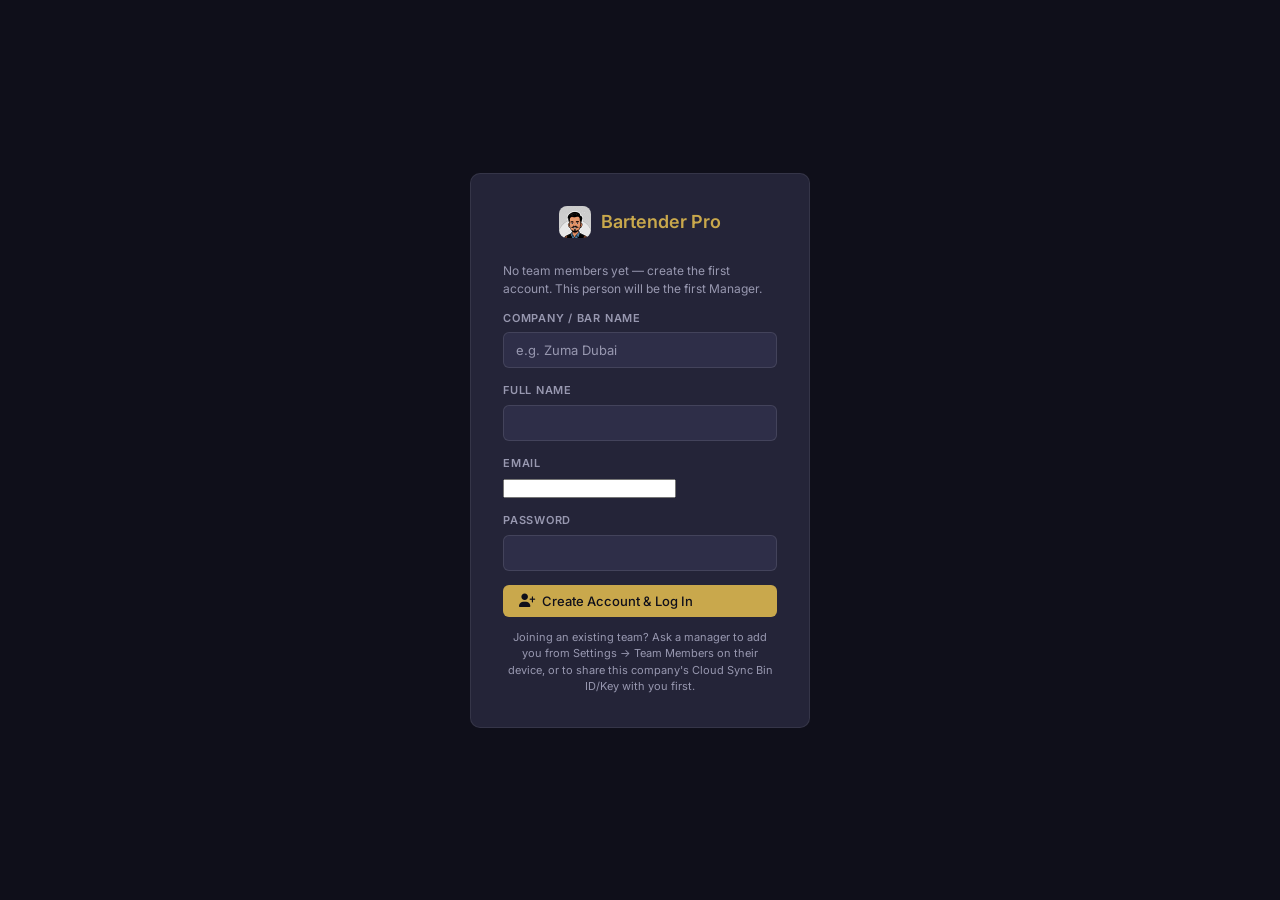
==== commit ee6a30fe: "Add per-user login and CC logged-in user on supplier order emails Each team member now has an email " ====
--- a/index.html
+++ b/index.html
@@ -26,6 +26,37 @@
 </head>
 <body>
 
+<!-- LOGIN GATE -->
+<div id="login-screen" class="login-screen">
+  <div class="login-card">
+    <div class="login-brand"><img src="assets/header-icon.png" alt=""> Bartender Pro</div>
+
+    <div id="login-form-wrap">
+      <div class="input-group">
+        <label class="input-label">Email</label>
+        <input type="email" id="login-email" placeholder="you@bar.com" autocomplete="username">
+      </div>
+      <div class="input-group">
+        <label class="input-label">Password</label>
+        <input type="password" id="login-password" placeholder="••••••••" autocomplete="current-password" onkeydown="if(event.key==='Enter')attemptLogin()">
+      </div>
+      <div id="login-error" style="color:var(--danger);font-size:12px;margin-bottom:10px;display:none"></div>
+      <button class="btn btn-gold" style="width:100%" onclick="attemptLogin()"><i class="fa-solid fa-right-to-bracket"></i> Log In</button>
+    </div>
+
+    <div id="login-firstrun-wrap" style="display:none">
+      <div style="font-size:12px;color:var(--smoke);margin-bottom:12px">No team members yet — create the first account. This person will be the first Manager.</div>
+      <div class="input-group"><label class="input-label">Company / Bar Name</label><input type="text" id="login-new-company" placeholder="e.g. Zuma Dubai"></div>
+      <div class="input-group"><label class="input-label">Full Name</label><input type="text" id="login-new-name"></div>
+      <div class="input-group"><label class="input-label">Email</label><input type="email" id="login-new-email" autocomplete="username"></div>
+      <div class="input-group"><label class="input-label">Password</label><input type="password" id="login-new-password" autocomplete="new-password"></div>
+      <div id="login-firstrun-error" style="color:var(--danger);font-size:12px;margin-bottom:10px;display:none"></div>
+      <button class="btn btn-gold" style="width:100%" onclick="createFirstAccount()"><i class="fa-solid fa-user-plus"></i> Create Account & Log In</button>
+      <div style="font-size:11px;color:var(--smoke);margin-top:12px;text-align:center">Joining an existing team? Ask a manager to add you from Settings → Team Members on their device, or to share this company's Cloud Sync Bin ID/Key with you first.</div>
+    </div>
+  </div>
+</div>
+
 <!-- HEADER -->
 <header id="app-header">
   <div class="header-brand"><img src="assets/header-icon.png" alt=""> Bartender Pro</div>
@@ -35,6 +66,8 @@
     <span id="sync-status" style="font-size:11px;color:var(--smoke)"></span>
     <span class="bar-name-display" id="header-bar-name">My Bar</span>
     <span id="currency-display" style="font-size:12px;color:var(--gold);font-weight:600;padding:4px 8px;background:rgba(201,168,76,0.1);border-radius:var(--radius-sm);border:1px solid rgba(201,168,76,0.2);cursor:pointer" onclick="showScreen('settings',document.querySelector('[onclick*=settings]'))"></span>
+    <span id="current-user-name" style="font-size:12px;color:var(--ice-dim);cursor:pointer" title="Logged in as — click to open Settings" onclick="showScreen('settings',document.querySelector('[onclick*=settings]'))"></span>
+    <button class="btn btn-ghost btn-sm btn-icon" onclick="logout()" title="Log out"><i class="fa-solid fa-right-from-bracket"></i></button>
   </div>
 </header>
 
@@ -836,6 +869,34 @@
   </main>
 </div>
 
+<!-- TEAM MEMBER MODAL -->
+<div class="modal-overlay" id="user-modal">
+  <div class="modal" style="max-width:420px">
+    <div class="modal-header">
+      <h2 class="modal-title" id="user-modal-title"><i class="fa-solid fa-user"></i> Add Team Member</h2>
+      <button class="modal-close" onclick="closeUserModal()">×</button>
+    </div>
+    <div class="modal-body" style="padding:20px">
+      <div class="input-group"><label class="input-label">Full Name</label><input type="text" id="user-name"></div>
+      <div class="input-group"><label class="input-label">Position</label><input type="text" id="user-position" placeholder="e.g. Head Bartender"></div>
+      <div class="input-group"><label class="input-label">Email (login ID)</label><input type="email" id="user-email" autocomplete="off"></div>
+      <div class="input-group"><label class="input-label">Mobile</label><input type="text" id="user-mobile"></div>
+      <div class="input-group">
+        <label class="input-label">Role</label>
+        <select id="user-role"><option value="bartender">Bartender</option><option value="manager">Manager</option></select>
+      </div>
+      <div class="input-group">
+        <label class="input-label" id="user-password-label">Password</label>
+        <input type="password" id="user-password" autocomplete="new-password" placeholder="Set a login password">
+      </div>
+      <div style="display:flex;gap:10px;justify-content:flex-end;margin-top:8px">
+        <button class="btn btn-ghost" onclick="closeUserModal()">Cancel</button>
+        <button class="btn btn-gold" onclick="saveUserModal()"><i class="fa-solid fa-check"></i> Save</button>
+      </div>
+    </div>
+  </div>
+</div>
+
 <!-- MOBILE NAV -->
 <nav id="mobile-nav">
   <div class="mobile-nav-items">
@@ -1106,6 +1167,7 @@
   <script src="js/09_ai_creator.js"></script>
   <script src="js/10_settings.js"></script>
   <script src="js/11_sample_data.js"></script>
+  <script src="js/17_auth.js"></script>
   <script src="js/12_init.js"></script>
   <script src="js/13_wastage.js"></script>
   <script src="js/14_homemade.js"></script>
--- a/css/styles.css
+++ b/css/styles.css
@@ -571,3 +571,21 @@
 @media (min-width: 1200px) {
   :root { --sidebar-w: 240px; }
 }
+
+/* ── LOGIN GATE ───────────────────────────────────────────── */
+.login-screen {
+  position: fixed; inset: 0; z-index: 10000;
+  background: var(--obsidian);
+  display: flex; align-items: center; justify-content: center;
+  padding: 20px;
+}
+.login-screen.hidden { display: none; }
+.login-card {
+  background: var(--surface); border-radius: var(--radius); padding: 32px;
+  width: 100%; max-width: 340px; border: 1px solid rgba(255,255,255,0.08);
+}
+.login-brand {
+  display: flex; align-items: center; gap: 10px; font-size: 18px; color: var(--gold);
+  font-weight: 600; margin-bottom: 24px; justify-content: center;
+}
+.login-brand img { width: 32px; height: 32px; border-radius: 8px; }
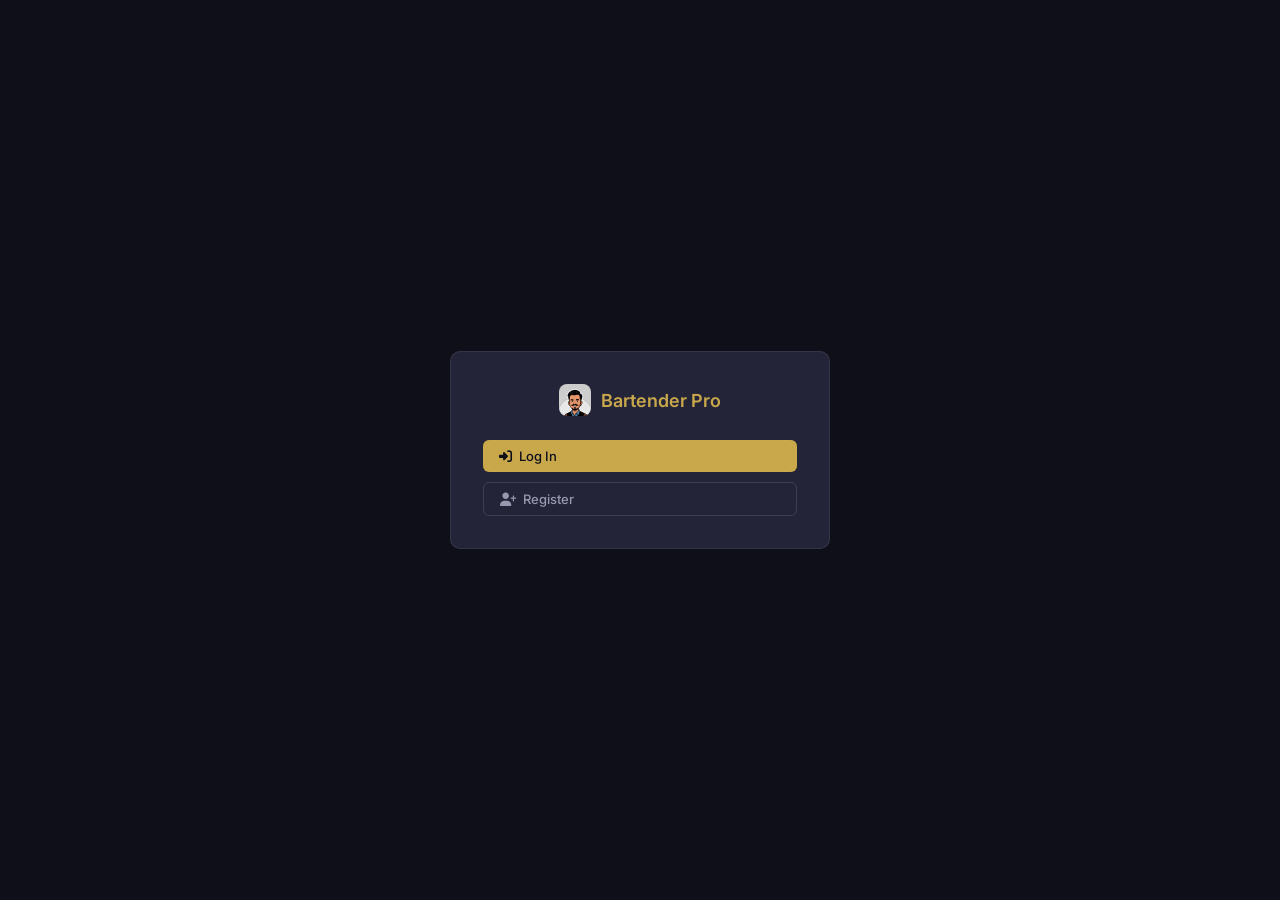
==== commit da71a9db: "Redesign login screen as a Register/Log In choice with fuller signup form The login screen now opens" ====
--- a/index.html
+++ b/index.html
@@ -31,7 +31,12 @@
   <div class="login-card">
     <div class="login-brand"><img src="assets/header-icon.png" alt=""> Bartender Pro</div>
 
-    <div id="login-form-wrap">
+    <div id="login-choice-wrap">
+      <button class="btn btn-gold" style="width:100%;margin-bottom:10px" onclick="showLoginPanel('login')"><i class="fa-solid fa-right-to-bracket"></i> Log In</button>
+      <button class="btn btn-ghost" style="width:100%" onclick="showLoginPanel('register')"><i class="fa-solid fa-user-plus"></i> Register</button>
+    </div>
+
+    <div id="login-form-wrap" style="display:none">
       <div class="input-group">
         <label class="input-label">Email</label>
         <input type="email" id="login-email" placeholder="you@bar.com" autocomplete="username">
@@ -42,17 +47,25 @@
       </div>
       <div id="login-error" style="color:var(--danger);font-size:12px;margin-bottom:10px;display:none"></div>
       <button class="btn btn-gold" style="width:100%" onclick="attemptLogin()"><i class="fa-solid fa-right-to-bracket"></i> Log In</button>
-    </div>
-
-    <div id="login-firstrun-wrap" style="display:none">
-      <div style="font-size:12px;color:var(--smoke);margin-bottom:12px">No team members yet — create the first account. This person will be the first Manager.</div>
-      <div class="input-group"><label class="input-label">Company / Bar Name</label><input type="text" id="login-new-company" placeholder="e.g. Zuma Dubai"></div>
-      <div class="input-group"><label class="input-label">Full Name</label><input type="text" id="login-new-name"></div>
-      <div class="input-group"><label class="input-label">Email</label><input type="email" id="login-new-email" autocomplete="username"></div>
-      <div class="input-group"><label class="input-label">Password</label><input type="password" id="login-new-password" autocomplete="new-password"></div>
-      <div id="login-firstrun-error" style="color:var(--danger);font-size:12px;margin-bottom:10px;display:none"></div>
-      <button class="btn btn-gold" style="width:100%" onclick="createFirstAccount()"><i class="fa-solid fa-user-plus"></i> Create Account & Log In</button>
+      <div style="text-align:center;margin-top:14px"><a href="#" onclick="showLoginPanel('choice');return false" style="color:var(--smoke);font-size:12px">← Back</a></div>
+    </div>
+
+    <div id="login-register-wrap" style="display:none">
+      <div class="form-row">
+        <div class="input-group"><label class="input-label">First Name</label><input type="text" id="reg-first-name"></div>
+        <div class="input-group"><label class="input-label">Last Name</label><input type="text" id="reg-last-name"></div>
+      </div>
+      <div class="input-group"><label class="input-label">Company</label><input type="text" id="reg-company" placeholder="e.g. Zuma Group"></div>
+      <div class="input-group"><label class="input-label">Bar Name</label><input type="text" id="reg-bar-name" placeholder="e.g. Zuma Dubai"></div>
+      <div class="input-group"><label class="input-label">Position</label><input type="text" id="reg-position" placeholder="e.g. Head Bartender"></div>
+      <div class="input-group"><label class="input-label">Email</label><input type="email" id="reg-email" autocomplete="username"></div>
+      <div class="input-group"><label class="input-label">Mobile Number</label><input type="tel" id="reg-mobile"></div>
+      <div class="input-group"><label class="input-label">Password</label><input type="password" id="reg-password" autocomplete="new-password"></div>
+      <div class="input-group"><label class="input-label">Confirm Password</label><input type="password" id="reg-password2" autocomplete="new-password" onkeydown="if(event.key==='Enter')registerUser()"></div>
+      <div id="login-register-error" style="color:var(--danger);font-size:12px;margin-bottom:10px;display:none"></div>
+      <button class="btn btn-gold" style="width:100%" onclick="registerUser()"><i class="fa-solid fa-user-plus"></i> Create Account</button>
       <div style="font-size:11px;color:var(--smoke);margin-top:12px;text-align:center">Joining an existing team? Ask a manager to add you from Settings → Team Members on their device, or to share this company's Cloud Sync Bin ID/Key with you first.</div>
+      <div style="text-align:center;margin-top:10px"><a href="#" onclick="showLoginPanel('choice');return false" style="color:var(--smoke);font-size:12px">← Back</a></div>
     </div>
   </div>
 </div>
--- a/css/styles.css
+++ b/css/styles.css
@@ -582,7 +582,7 @@
 .login-screen.hidden { display: none; }
 .login-card {
   background: var(--surface); border-radius: var(--radius); padding: 32px;
-  width: 100%; max-width: 340px; border: 1px solid rgba(255,255,255,0.08);
+  width: 100%; max-width: 380px; border: 1px solid rgba(255,255,255,0.08); max-height: 92vh; overflow-y: auto;
 }
 .login-brand {
   display: flex; align-items: center; gap: 10px; font-size: 18px; color: var(--gold);
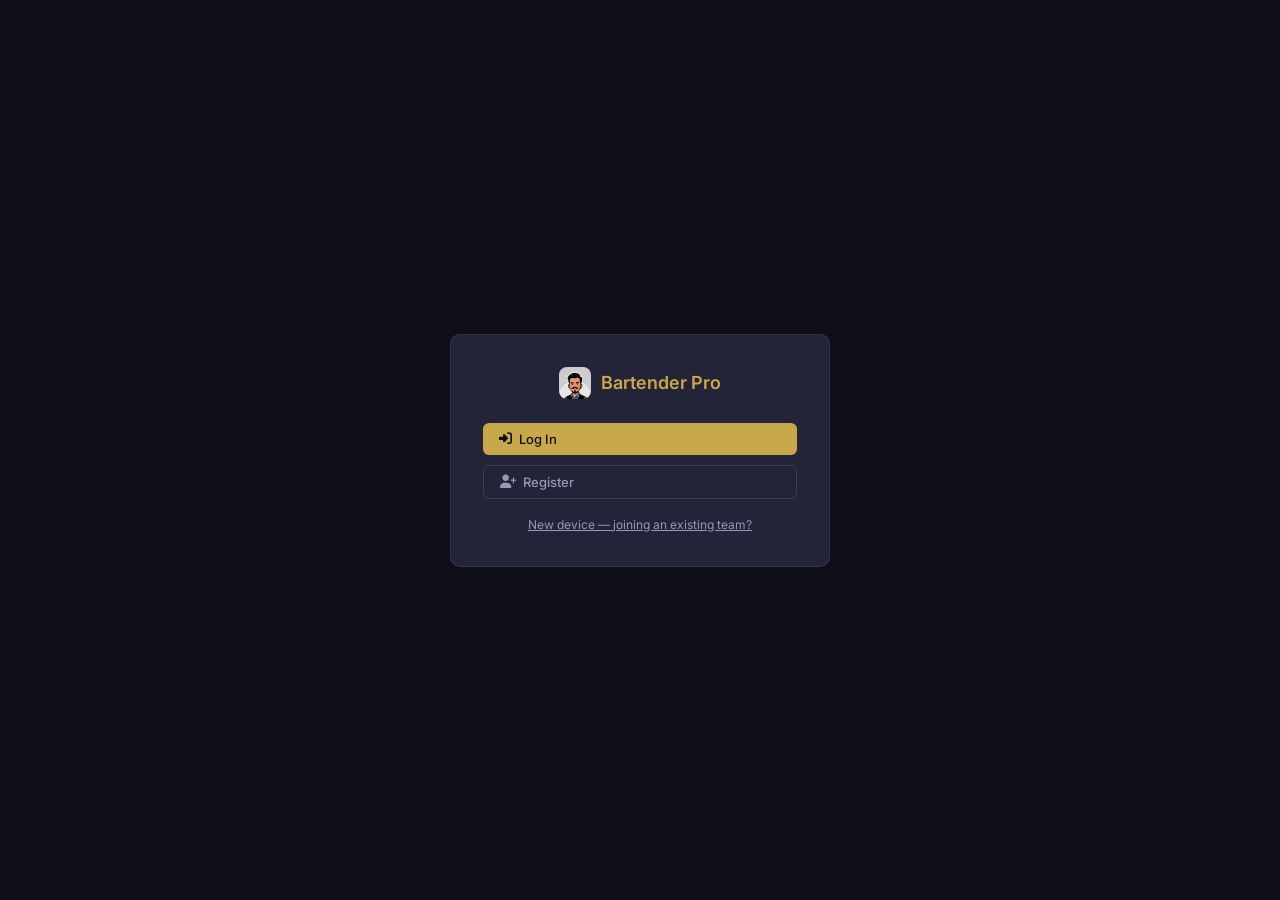
==== commit 3ae4874f: "Add a pre-login "sync this device" flow for brand-new browsers/devices Logging in from a new browser" ====
--- a/index.html
+++ b/index.html
@@ -34,6 +34,7 @@
     <div id="login-choice-wrap">
       <button class="btn btn-gold" style="width:100%;margin-bottom:10px" onclick="showLoginPanel('login')"><i class="fa-solid fa-right-to-bracket"></i> Log In</button>
       <button class="btn btn-ghost" style="width:100%" onclick="showLoginPanel('register')"><i class="fa-solid fa-user-plus"></i> Register</button>
+      <div style="text-align:center;margin-top:14px"><a href="#" onclick="showLoginPanel('sync');return false" style="color:var(--smoke);font-size:12px">New device — joining an existing team?</a></div>
     </div>
 
     <div id="login-form-wrap" style="display:none">
@@ -47,7 +48,30 @@
       </div>
       <div id="login-error" style="color:var(--danger);font-size:12px;margin-bottom:10px;display:none"></div>
       <button class="btn btn-gold" style="width:100%" onclick="attemptLogin()"><i class="fa-solid fa-right-to-bracket"></i> Log In</button>
-      <div style="text-align:center;margin-top:14px"><a href="#" onclick="showLoginPanel('choice');return false" style="color:var(--smoke);font-size:12px">← Back</a></div>
+      <div style="text-align:center;margin-top:14px"><a href="#" onclick="showLoginPanel('forgot');return false" style="color:var(--smoke);font-size:12px">Forgot password?</a></div>
+      <div style="text-align:center;margin-top:8px"><a href="#" onclick="showLoginPanel('sync');return false" style="color:var(--smoke);font-size:12px">Account not found on this device? Sync it first</a></div>
+      <div style="text-align:center;margin-top:8px"><a href="#" onclick="showLoginPanel('choice');return false" style="color:var(--smoke);font-size:12px">← Back</a></div>
+    </div>
+
+    <div id="login-sync-wrap" style="display:none">
+      <div style="font-size:12px;color:var(--smoke);margin-bottom:12px">This is a new browser/device, so it has none of your team's data yet. Ask a manager for this company's Cloud Sync Bin ID and Master Key (Settings → Cloud Sync on their device), enter them below to pull your team's data here, then log in normally.</div>
+      <div class="input-group"><label class="input-label">Bin ID</label><input type="text" id="login-sync-binid" placeholder="e.g. 64a3b2c1d0e9f8a7..."></div>
+      <div class="input-group"><label class="input-label">Master Key</label><input type="password" id="login-sync-binkey" placeholder="$2a$10$..." onkeydown="if(event.key==='Enter')syncThenShowLogin()"></div>
+      <div id="login-sync-error" style="color:var(--danger);font-size:12px;margin-bottom:10px;display:none"></div>
+      <button class="btn btn-gold" style="width:100%" id="login-sync-btn" onclick="syncThenShowLogin()"><i class="fa-solid fa-cloud-arrow-down"></i> Pull Team Data</button>
+      <div style="text-align:center;margin-top:10px"><a href="#" onclick="showLoginPanel('choice');return false" style="color:var(--smoke);font-size:12px">← Back</a></div>
+    </div>
+
+    <div id="login-forgot-wrap" style="display:none">
+      <div style="font-size:12px;color:var(--smoke);margin-bottom:12px">Enter the email and mobile number on file for your account to verify it's you, then set a new password.</div>
+      <div class="input-group"><label class="input-label">Email</label><input type="email" id="forgot-email" autocomplete="username"></div>
+      <div class="input-group"><label class="input-label">Mobile Number on file</label><input type="tel" id="forgot-mobile"></div>
+      <div class="input-group"><label class="input-label">New Password</label><input type="password" id="forgot-new-password" autocomplete="new-password"></div>
+      <div class="input-group"><label class="input-label">Confirm New Password</label><input type="password" id="forgot-new-password2" autocomplete="new-password" onkeydown="if(event.key==='Enter')resetForgottenPassword()"></div>
+      <div id="login-forgot-error" style="color:var(--danger);font-size:12px;margin-bottom:10px;display:none"></div>
+      <button class="btn btn-gold" style="width:100%" onclick="resetForgottenPassword()"><i class="fa-solid fa-key"></i> Reset Password</button>
+      <div style="font-size:11px;color:var(--smoke);margin-top:12px;text-align:center">Can't verify your mobile number? Ask a manager to reset your password from Settings → Team Members instead.</div>
+      <div style="text-align:center;margin-top:10px"><a href="#" onclick="showLoginPanel('login');return false" style="color:var(--smoke);font-size:12px">← Back to Log In</a></div>
     </div>
 
     <div id="login-register-wrap" style="display:none">
@@ -56,6 +80,7 @@
         <div class="input-group"><label class="input-label">Last Name</label><input type="text" id="reg-last-name"></div>
       </div>
       <div class="input-group"><label class="input-label">Company</label><input type="text" id="reg-company" placeholder="e.g. Zuma Group"></div>
+      <div id="reg-company-hint" style="font-size:11px;color:var(--smoke);margin:-8px 0 12px;display:none"></div>
       <div class="input-group"><label class="input-label">Bar Name</label><input type="text" id="reg-bar-name" placeholder="e.g. Zuma Dubai"></div>
       <div class="input-group"><label class="input-label">Position</label><input type="text" id="reg-position" placeholder="e.g. Head Bartender"></div>
       <div class="input-group"><label class="input-label">Email</label><input type="email" id="reg-email" autocomplete="username"></div>
@@ -243,6 +268,9 @@
         </div>
         <div id="hm-inv-list"></div>
       </div>
+
+      <!-- Stock-take date + items skipped this round -->
+      <div id="stock-take-report" style="margin-top:24px"></div>
     </div>
 
     <!-- ── STOCK IN HAND ──────────────────────────────── -->
@@ -782,7 +810,10 @@
       <div class="settings-section">
         <div class="settings-section-title"><i class="fa-solid fa-users" style="margin-right:6px"></i>Team Members</div>
         <div id="users-list" style="margin-bottom:12px"></div>
-        <button class="btn btn-ghost btn-sm" onclick="addUser()"><i class="fa-solid fa-plus"></i> Add Team Member</button>
+        <div style="display:flex;gap:10px;flex-wrap:wrap">
+          <button class="btn btn-ghost btn-sm" onclick="addUser()"><i class="fa-solid fa-plus"></i> Add Team Member</button>
+          <button class="btn btn-ghost btn-sm" onclick="openChangePasswordModal()"><i class="fa-solid fa-key"></i> Change My Password</button>
+        </div>
       </div>
 
       <!-- Cloud Sync -->
@@ -905,6 +936,26 @@
       <div style="display:flex;gap:10px;justify-content:flex-end;margin-top:8px">
         <button class="btn btn-ghost" onclick="closeUserModal()">Cancel</button>
         <button class="btn btn-gold" onclick="saveUserModal()"><i class="fa-solid fa-check"></i> Save</button>
+      </div>
+    </div>
+  </div>
+</div>
+
+<!-- CHANGE PASSWORD MODAL -->
+<div class="modal-overlay" id="change-password-modal">
+  <div class="modal" style="max-width:380px">
+    <div class="modal-header">
+      <h2 class="modal-title"><i class="fa-solid fa-key"></i> Change Password</h2>
+      <button class="modal-close" onclick="closeChangePasswordModal()">×</button>
+    </div>
+    <div class="modal-body" style="padding:20px">
+      <div class="input-group"><label class="input-label">Current Password</label><input type="password" id="cp-current" autocomplete="current-password"></div>
+      <div class="input-group"><label class="input-label">New Password</label><input type="password" id="cp-new" autocomplete="new-password"></div>
+      <div class="input-group"><label class="input-label">Confirm New Password</label><input type="password" id="cp-new2" autocomplete="new-password" onkeydown="if(event.key==='Enter')saveChangedPassword()"></div>
+      <div id="cp-error" style="color:var(--danger);font-size:12px;margin-bottom:10px;display:none"></div>
+      <div style="display:flex;gap:10px;justify-content:flex-end;margin-top:8px">
+        <button class="btn btn-ghost" onclick="closeChangePasswordModal()">Cancel</button>
+        <button class="btn btn-gold" onclick="saveChangedPassword()"><i class="fa-solid fa-check"></i> Save</button>
       </div>
     </div>
   </div>
--- a/css/styles.css
+++ b/css/styles.css
@@ -226,7 +226,7 @@
 .input-group { margin-bottom: 14px; }
 .input-label { font-size: 11px; font-weight: 600; text-transform: uppercase;
   letter-spacing: 0.07em; color: var(--smoke); margin-bottom: 6px; display: block; }
-input[type=text], input[type=number], input[type=password], select, textarea {
+input[type=text], input[type=number], input[type=password], input[type=email], input[type=tel], input[type=date], select, textarea {
   width: 100%; background: var(--surface2); color: var(--ice);
   border: 1px solid rgba(255,255,255,0.1); border-radius: var(--radius-sm);
   padding: 9px 12px; font-size: 13px; font-family: 'Inter', sans-serif;
@@ -382,6 +382,18 @@
 .alert-item-name { font-size: 13px; font-weight: 500; color: var(--ice); }
 .alert-item-detail { font-size: 11px; color: var(--smoke); }
 .alert-item-ml { font-size: 12px; color: var(--danger); font-weight: 600; margin-left: auto; }
+
+/* Compact tile grid — for long lists (e.g. "not counted this stock take")
+   where a full-width row per item would take too much vertical space. */
+.tile-grid { display: grid; grid-template-columns: repeat(auto-fill, minmax(190px, 1fr)); gap: 8px; }
+.tile-item {
+  display: flex; align-items: flex-start; gap: 8px;
+  background: rgba(224,82,82,0.06); border: 1px solid rgba(224,82,82,0.15);
+  border-radius: var(--radius-sm); padding: 8px 10px;
+}
+.tile-item i { color: var(--warning); font-size: 11px; margin-top: 2px; flex-shrink: 0; }
+.tile-item-name { font-size: 12px; font-weight: 500; color: var(--ice); line-height: 1.3; }
+.tile-item-detail { font-size: 10px; color: var(--smoke); margin-top: 2px; }
 
 /* ── TOAST ───────────────────────────────────────────────── */
 #toast {
